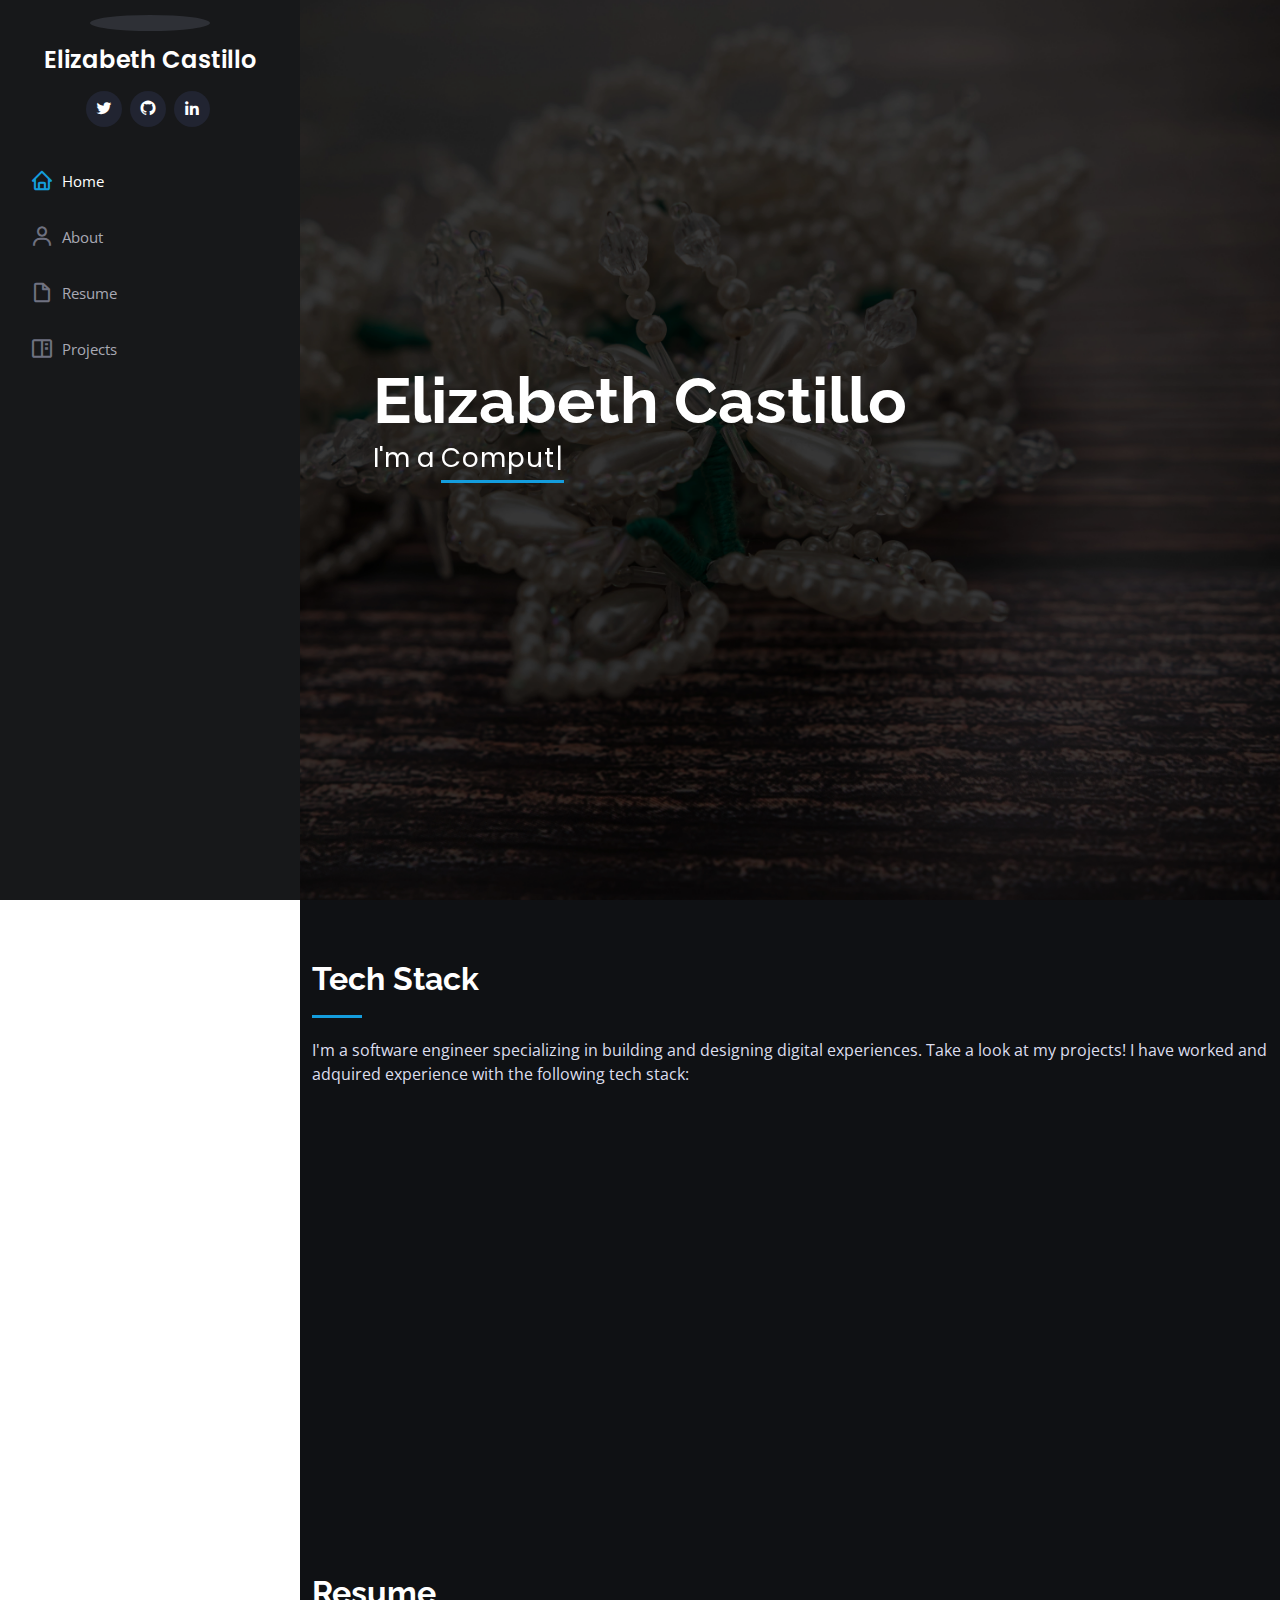
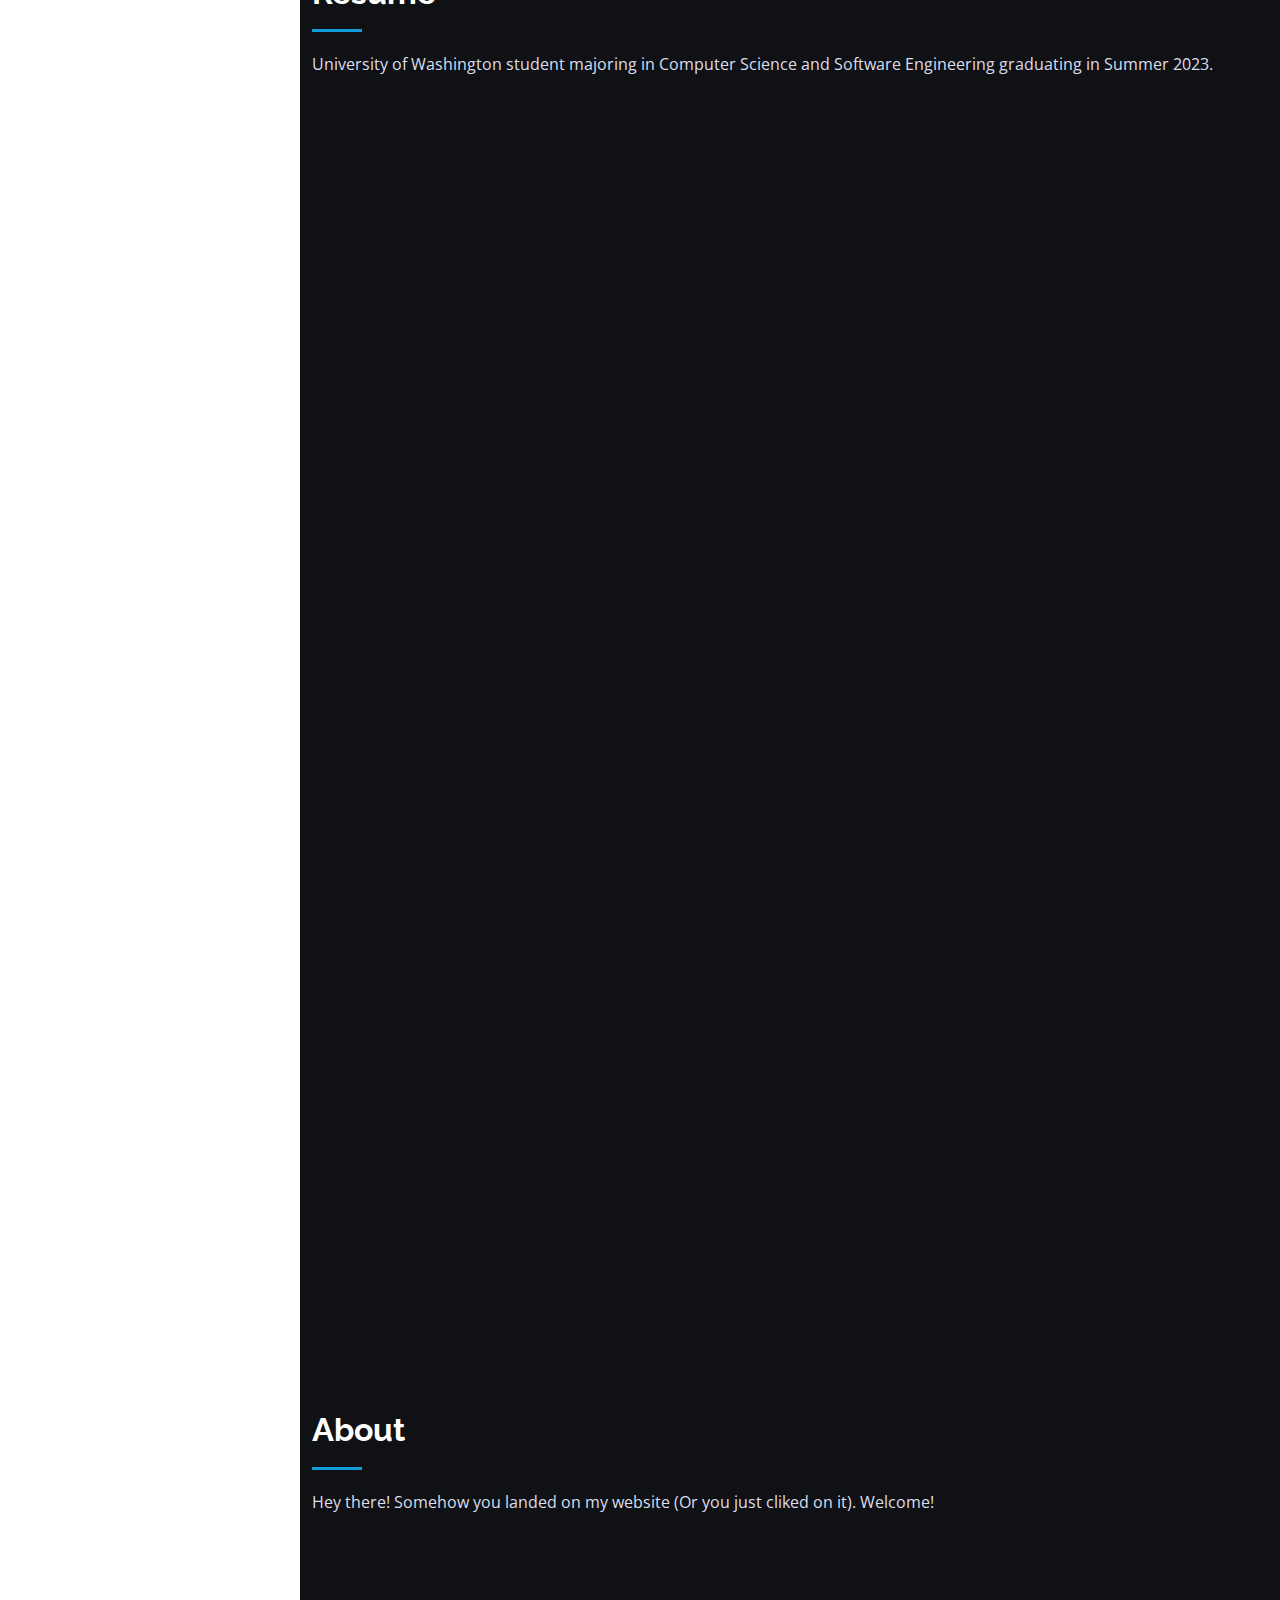
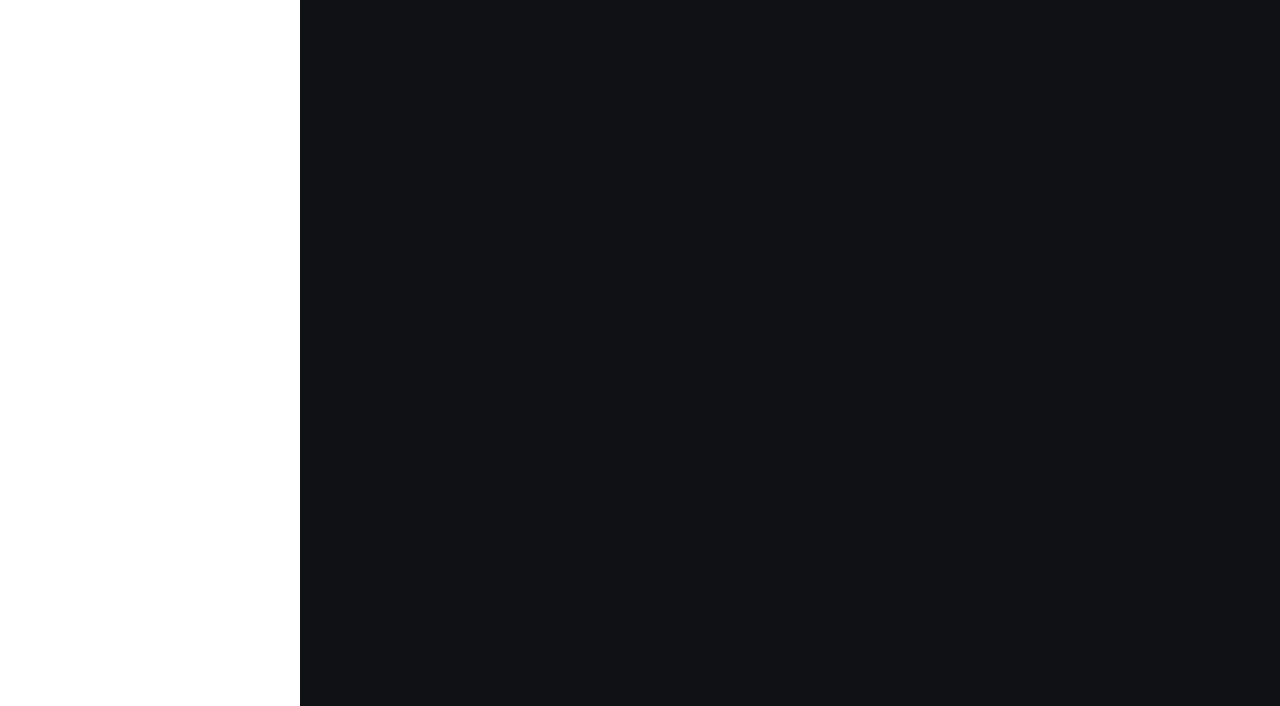
==== index.html @ c52de993 "tech stakc" ====
<!DOCTYPE html>
<html lang="en">
  <head>
    <meta charset="utf-8">
    <meta content="width=device-width, initial-scale=1.0" name="viewport">
    <title>My Portfolio</title>
    <meta content="" name="description">
    <meta content="" name="keywords">
    <!-- Favicons -->
    <link href="assets/img/favicon.png" rel="icon">
    <link href="assets/img/apple-touch-icon.png" rel="apple-touch-icon">
    <!-- Google Fonts -->
    <link href="https://fonts.googleapis.com/css?family=Open+Sans:300,300i,400,400i,600,600i,700,700i|Raleway:300,300i,400,400i,500,500i,600,600i,700,700i|Poppins:300,300i,400,400i,500,500i,600,600i,700,700i" rel="stylesheet">
    <!-- Vendor CSS Files -->
    <link href="assets/vendor/aos/aos.css" rel="stylesheet">
    <link href="assets/vendor/bootstrap/css/bootstrap.min.css" rel="stylesheet">
    <link href="assets/vendor/bootstrap-icons/bootstrap-icons.css" rel="stylesheet">
    <link href="assets/vendor/boxicons/css/boxicons.min.css" rel="stylesheet">
    <link href="assets/vendor/glightbox/css/glightbox.min.css" rel="stylesheet">
    <link href="assets/vendor/swiper/swiper-bundle.min.css" rel="stylesheet">
    <!-- Template Main CSS File -->
    <link href="assets/css/style.css" rel="stylesheet">
  </head>
  <body>
    <!-- ======= Mobile nav toggle button ======= -->
    <i class="bi bi-list mobile-nav-toggle d-xl-none"></i>
    <!-- ======= Header ======= -->
    <header id="header">
      <div class="d-flex flex-column">
        <div class="profile">
          <img src="assets/img/profile-img.jpg" alt="" class="img-fluid rounded-circle">
          <h1 class="text-light"><a href="index.html">Elizabeth Castillo</a></h1>
          <div class="social-links mt-3 text-center">
            <a href="#" class="twitter"><i class="bx bxl-twitter"></i></a>
            <a href="https://github.com/ecastil677" class="github"><i class="bx bxl-github"></i></a>
            <a href="https://www.linkedin.com/in/elizabeth-castillov/" class="linkedin"><i class="bx bxl-linkedin"></i></a>
          </div>
        </div>
        <nav id="navbar" class="nav-menu navbar">
          <ul>
            <li><a href="#hero" class="nav-link scrollto active"><i class="bx bx-home"></i> <span>Home</span></a></li>
            <li><a href="#about" class="nav-link scrollto"><i class="bx bx-user"></i> <span>About</span></a></li>
            <li><a href="#resume" class="nav-link scrollto"><i class="bx bx-file-blank"></i> <span>Resume</span></a></li>
            <li><a href="#portfolio" class="nav-link scrollto"><i class="bx bx-book-content"></i> <span>Projects</span></a></li>
          </ul>
        </nav>
        <!-- .nav-menu -->
      </div>
    </header>
    <!-- End Header -->
    <!-- ======= Hero Section ======= -->
    <section id="hero" class="d-flex flex-column justify-content-center align-items-center">
      <div class="hero-container" data-aos="fade-in">
        <h1>Elizabeth Castillo</h1>
        <p>I'm a <span class="typed" data-typed-items="Computer Science and Software Engineering student"></span></p>
      </div>
    </section>
    <!-- End Hero -->
    <main id="main">
      <!-- ======= Skills Section ======= -->
      <section id="skills" class="skills section-bg">
        <div class="container">
          <div class="section-title">
            <h2>Tech Stack</h2>
            <p>I'm a software engineer specializing in building and designing digital experiences. Take a look at my projects! I have worked and adquired experience with the following tech stack:</p>
          </div>
          <div class="row skills-content">
            <div class="col-lg-6" data-aos="fade-up">
              <h4>Programming languages:</h4>
                <li> <strong>HTML/CSS</strong></li>
                <i class="fa-brands fa-html5"></i>
                <li> <strong>Java</strong></li>
                <li> <strong>C++</strong></li>
                <li> <strong>ReactJS</strong></li>
                <li> <strong>Phaser - 2D game Framework</strong></li>
                <li> <strong>Python</strong></li>
                <br>
            <div class="col-lg-6" data-aos="fade-up" data-aos-delay="100">
                <h4>Desing tools:</h4>
                <li> <strong>WordPress</strong></li>
                <li> <strong>AdobeXD</strong></li>
                <li> <strong>Figma</strong></li>
                <li> <strong>Photoshop</strong></li>
            </div>
          </div>
        </div>
      </section>
      <!-- End Skills Section -->
      <!-- ======= Resume Section ======= -->
      <section id="resume" class="resume">
        <div class="container">
          <div class="section-title">
            <h2>Resume</h2>
            <p>University of Washington student majoring in Computer Science and Software Engineering graduating in Summer 2023.</p>
          </div>
          <div class="row">

            <!--SECOND ROW-->
            <div class="col-lg-6" data-aos="fade-up" data-aos-delay="100">
              <h3 class="resume-title">Professional Experience</h3>
              <div class="resume-item">
                <h4>New Technologist - Microsoft</h4>
                <h5>June 2022 - August 2022</h5>
                <p><em>Redmond, WA </em></p>
                <ul>
                  <li>Developed a web app with React (HTML, CSS, & JavaScript), Bootstrap, Fluent UI, and Firebase for the M365 core team.</li>
                  <li>Delivered product specification—which encompasses journey maps, user stories, user research and more—with Microsoft SWE & PM coaches.</li>
                  <li>Supervise the assessment of all graphic materials in order to ensure quality and accuracy of the design.</li>
                  <li>Collaborated with teammates in applying the five-stage Design Thinking model to develop a human-centric-solution.</li>
                </ul>
              </div>
              <div class="resume-item">
                <h4>Human-Computer Interaction REU intern</h4>
                <h5>June 2021 - August 2021</h5>
                <p><em>University of Washington - Paul G. Allen School - Seattle, WA</em></p>
                <ul>
                  <li>Conducted user studies to improve the user experience of large-scale online experiments.</li>
                  <li>Created feature prototypes and design mockups, analyzed study results, and presented them.</li>
                  <li>Created feature prototypes and design mockups, analyzed study results, and presented them.</li>
                </ul>
              </div>
              <div class="resume-item">
                <h4>Assistant Manager - Abolu,S..a</h4>
                <h5>October 2016 - May 2017</h5>
                <p><em>Panama city, Panama</em></p>
                <ul>
                  <li>Managed companywide petty accounts; calculated and filed corporate taxes.</li>
                  <li>Monitored spending patterns and budget, wrote reports, and followed up on delinquent payments</li>
                  <li>Led a team of 10 employees, handled performance reviews, and coordinated meetings.</li>
                  <li>Developed effective customer relationships via email, phone, and in person.</li>
                </ul>
              </div>
            </div>


            <div class="col-lg-6" data-aos="fade-up">
              <h3 class="resume-title">Education</h3>
              <div class="resume-item">
                <h4>Bachelor of Science &amp; Computer Science & Software Engineering</h4>
                <h5>2021 - 2023</h5>
                <p><em><strong>GPA: 3.70</strong> University of Washington, Bothell Campus, WA</em></p>
                <p>The CSSE degree program offers a multidisciplinary approach that will enable students to develop a wide range of competencies needed for success in the dynamic and varied field of software applications. 
                  These include analysis and problem solving techniques; communication and business management skills; in-depth understanding of the software design and development process. 
                </p>
                <p>Source: https://www.uwb.edu/bscsse.</p>
                <br> <strong>Dean's list for three quarters</strong>
              </div>
            </div>
          </div>
        </div>
      </section>
      <!-- End Resume Section -->
      <!-- ======= About Section ======= -->
      <section id="about" class="about">
        <div class="container">
          <div class="section-title">
            <h2>About</h2>
            <p>Hey there! Somehow you landed on my website (Or you just cliked on it). Welcome!</p>
          </div>
          <div class="row">
            <div class="col-lg-4" data-aos="fade-right">
              <img src="assets/img/profile-img.jpg" class="img-fluid" alt="">
            </div>
            <div class="col-lg-8 pt-4 pt-lg-0 content" data-aos="fade-left">
              <h3>Computer Science &amp; and Software Engineer student</h3>
              <p class="fst-italic">
                Lorem ipsum dolor sit amet, consectetur adipiscing elit, sed do eiusmod tempor incididunt ut labore et dolore
                magna aliqua.
              </p>
              <div class="row">
                <div class="col-lg-6">
                  <ul>
                    <li><i class="bi bi-chevron-right"></i> <strong>Website:</strong> <span>www.elizabethcastillo.me</span></li>
                    <li><i class="bi bi-chevron-right"></i> <strong>City:</strong> <span>Seattle, USA</span></li>
                  </ul>
                </div>
                <div class="col-lg-6">
                  <ul>
                    <li><i class="bi bi-chevron-right"></i> <strong>Degree:</strong> <span>Bachelor in Science (In-progress)</span></li>
                  </ul>
                </div>
              </div>
              <p>
                <br>  I am from a little piece of land called Panama. It unites beautifully the two Americas. If you want to know a little about me I can mention a couple of things I have done throughout my life:
                <br><br>  <strong>2010: </strong>I was part of my high school marching band, we traveled around the country to play in front of hundreds of people! 
                <br>  <strong>2011: </strong>I started playing the guitar on my own. 
                <br>  <strong>2014: </strong>I was part of the Panamanian Mathematical Olympiad representing my high school. 
                <br>  <strong>2015: </strong>I did ballet!
                <br>   <strong>2015: </strong>I started to rescued cats and dogs on my own, and voluteered in associations to spayed rescued stray dogs and cats. 
                <br>  <strong>2021: </strong>I started building the home my parents never had :)
                <br>  <br> My goal is to eventually go back and 
                rescue many stray dogs and cats as I can, fight corruption and contribute to society the best way I can: with programming!. 
                <br> My hobbies: Play the guitar (horribly), Singing (Horribly too!), Dancing Salsa, Ballet, Bachata, Merengue!, Playing chess, Listening to classical music, and of course watching Anime!
              </p>
            </div>
          </div>
        </div>
      </section>
      <!-- End About Section -->
 
    </main>
    <!-- End #main -->
    <a href="#" class="back-to-top d-flex align-items-center justify-content-center"><i class="bi bi-arrow-up-short"></i></a>
    <!-- Vendor JS Files -->
    <script src="assets/vendor/purecounter/purecounter_vanilla.js"></script>
    <script src="assets/vendor/aos/aos.js"></script>
    <script src="assets/vendor/bootstrap/js/bootstrap.bundle.min.js"></script>
    <script src="assets/vendor/glightbox/js/glightbox.min.js"></script>
    <script src="assets/vendor/isotope-layout/isotope.pkgd.min.js"></script>
    <script src="assets/vendor/swiper/swiper-bundle.min.js"></script>
    <script src="assets/vendor/typed.js/typed.min.js"></script>
    <script src="assets/vendor/waypoints/noframework.waypoints.js"></script>
    <script src="assets/vendor/php-email-form/validate.js"></script>
    <!-- Template Main JS File -->
    <script src="assets/js/main.js"></script>
  </body>
</html>
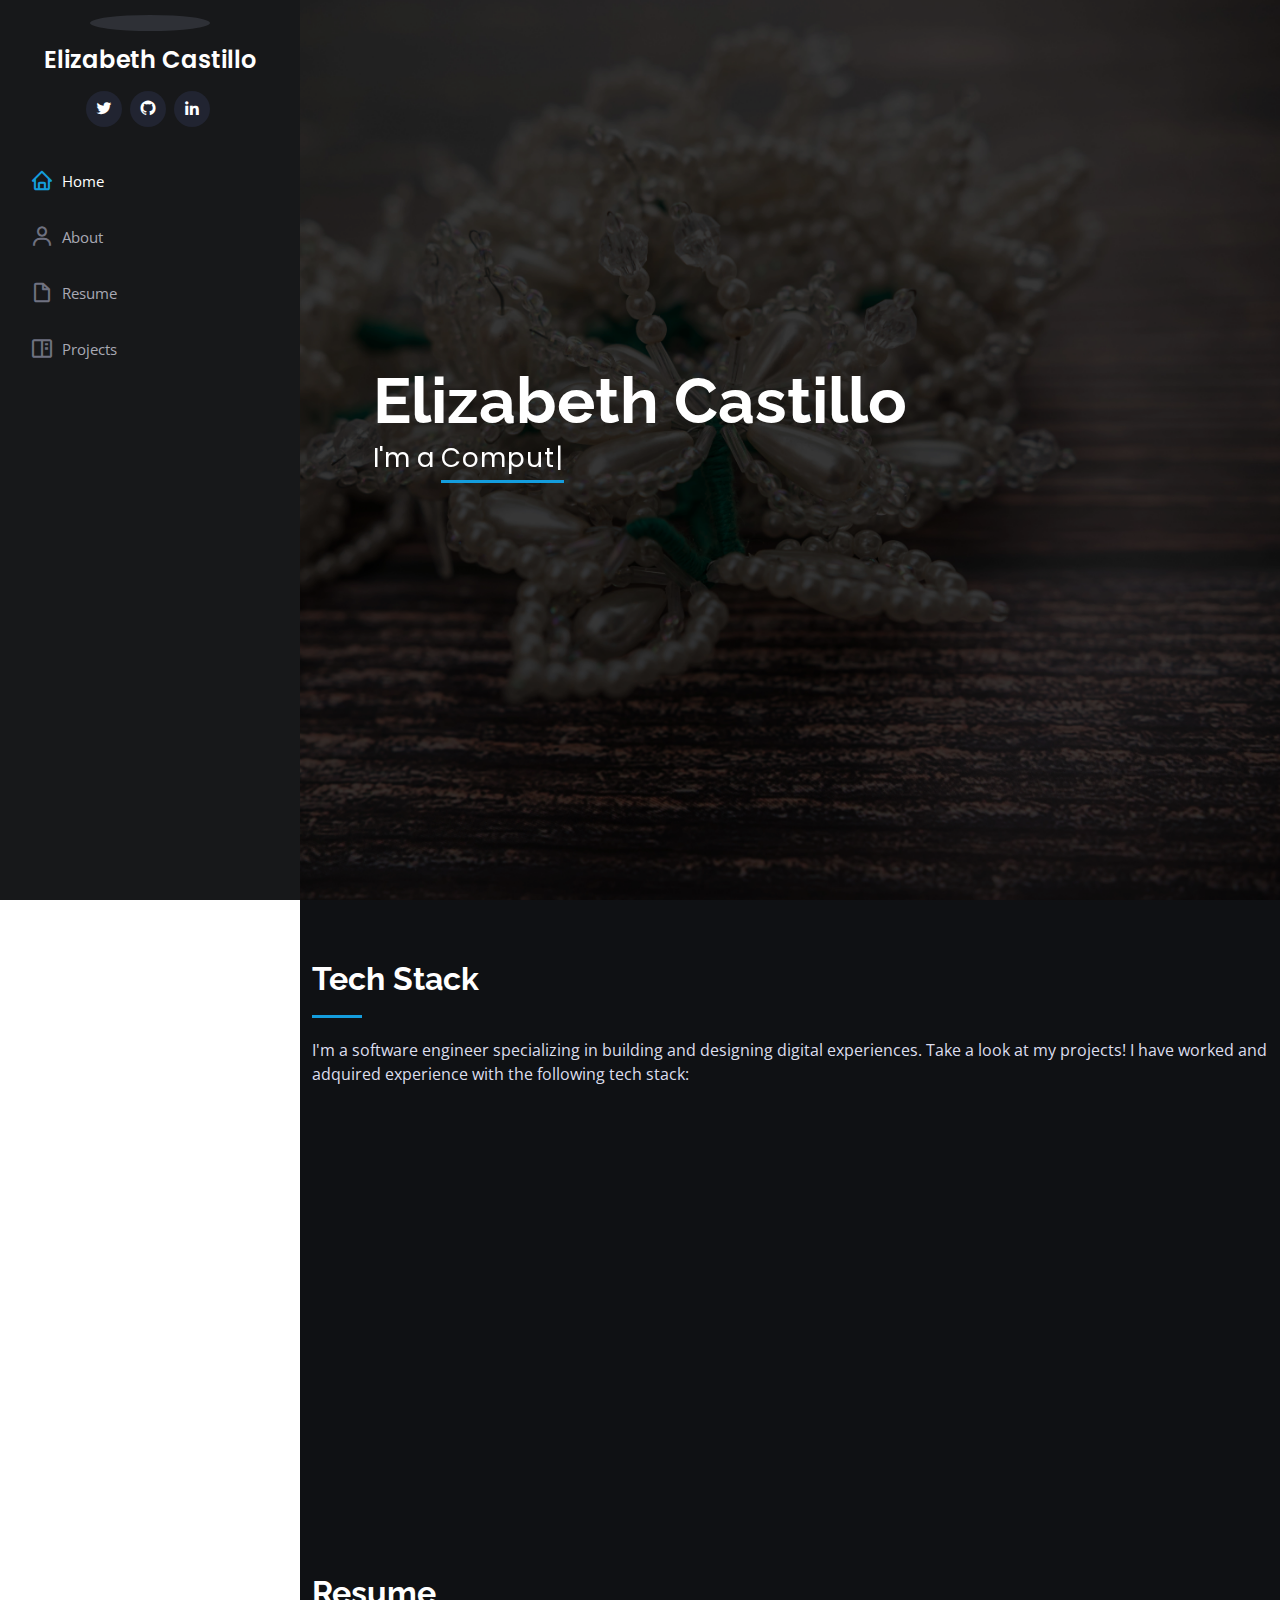
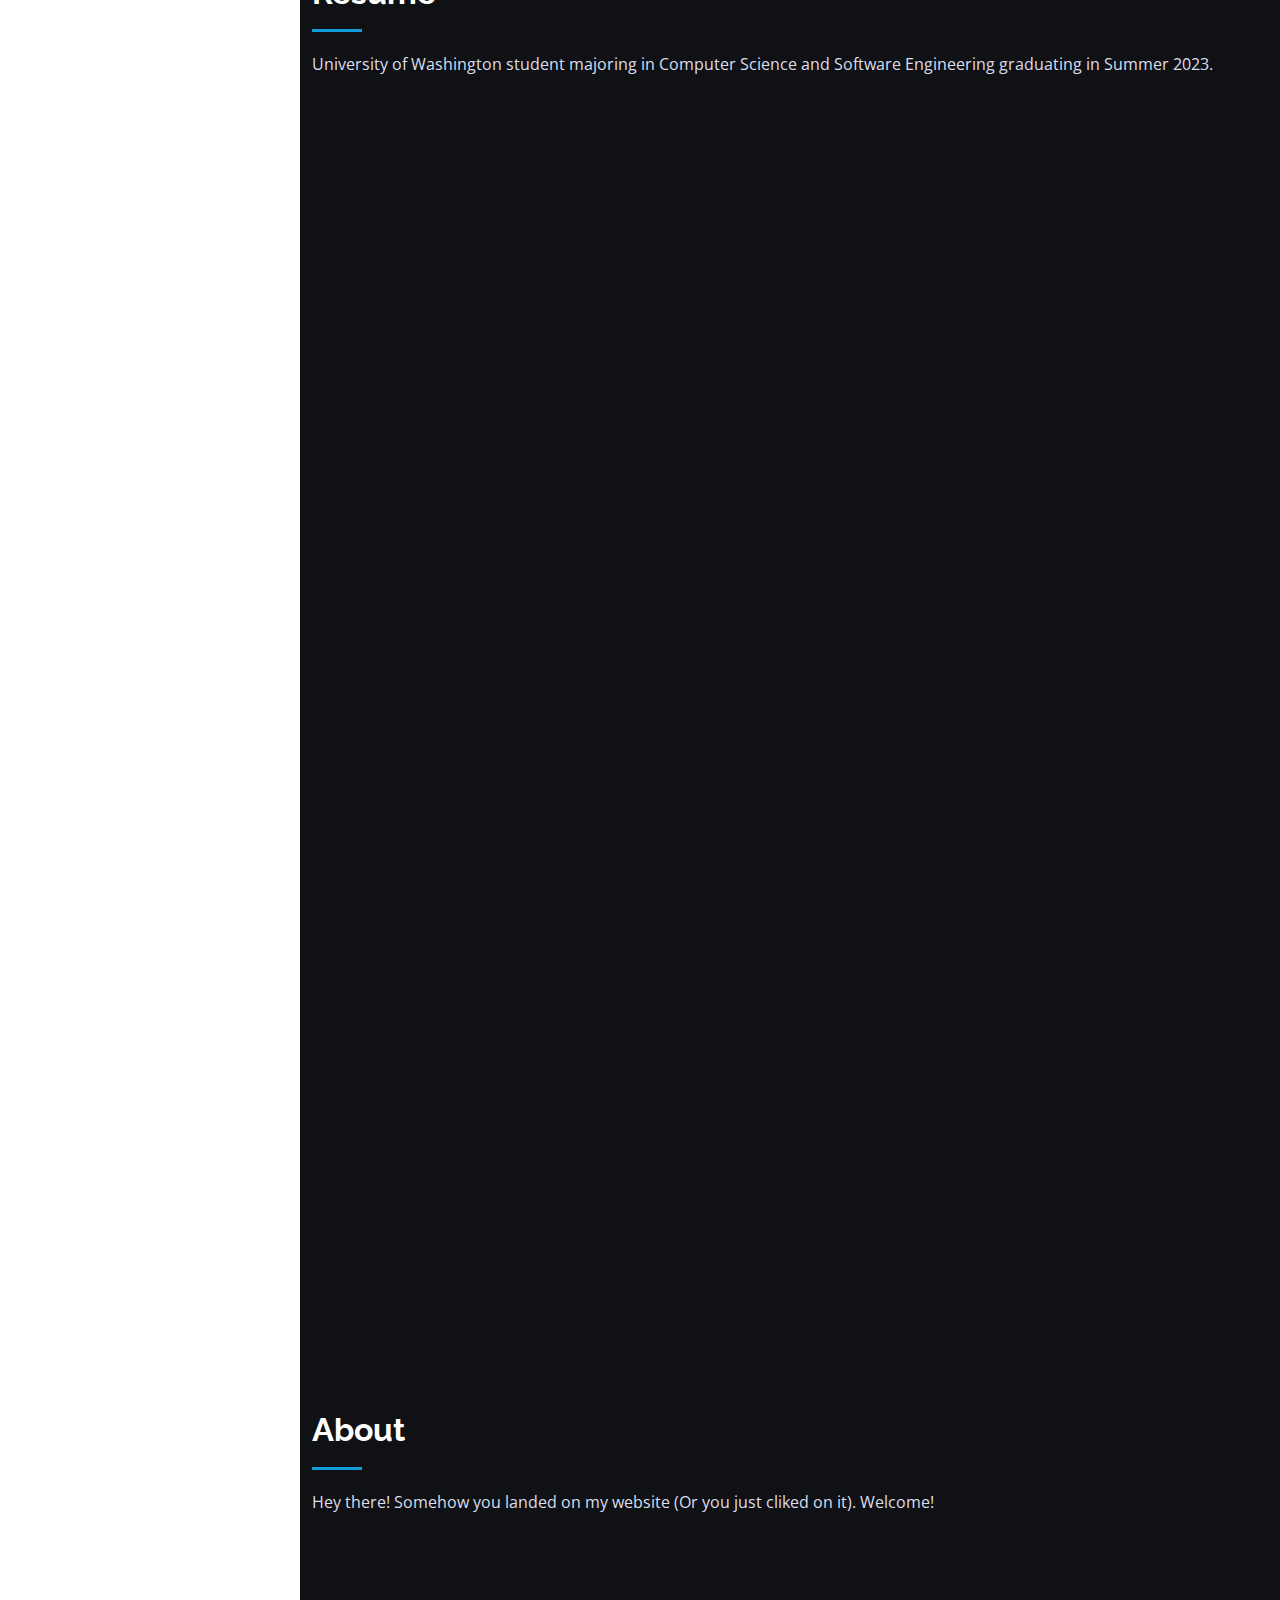
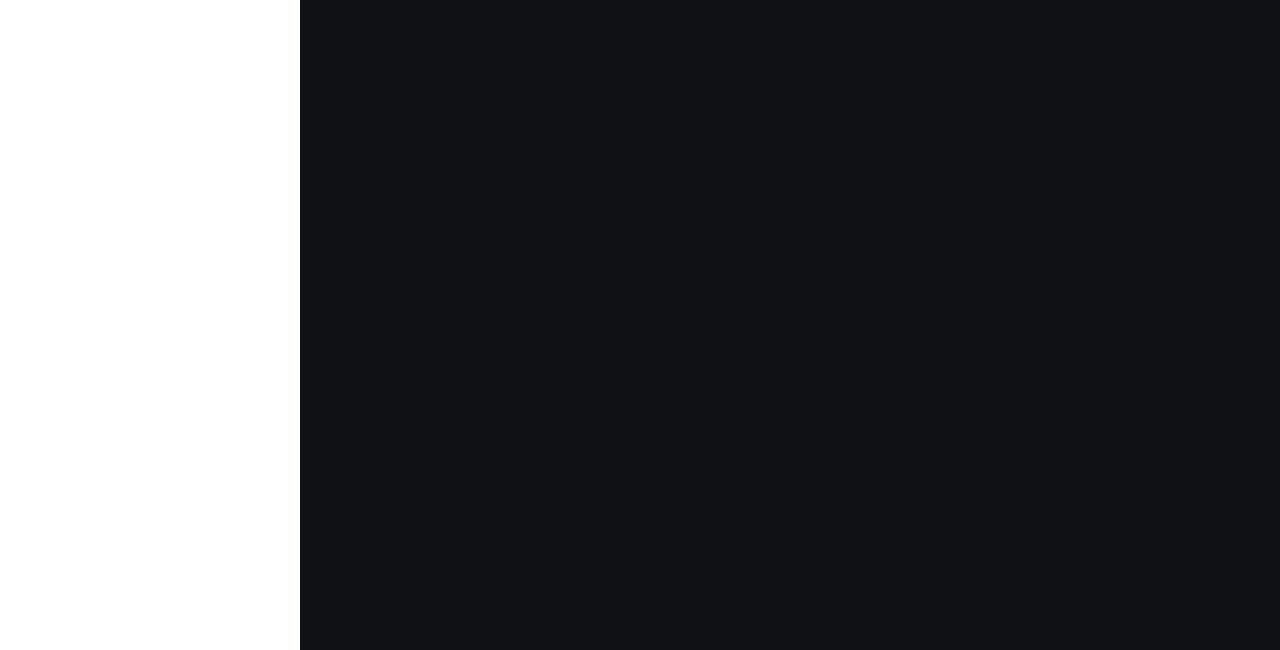
==== commit 85c0d202: "ff" ====
--- a/index.html
+++ b/index.html
@@ -164,8 +164,8 @@
             <div class="col-lg-8 pt-4 pt-lg-0 content" data-aos="fade-left">
               <h3>Computer Science &amp; and Software Engineer student</h3>
               <p class="fst-italic">
-                Lorem ipsum dolor sit amet, consectetur adipiscing elit, sed do eiusmod tempor incididunt ut labore et dolore
-                magna aliqua.
+                <!--Lorem ipsum dolor sit amet, consectetur adipiscing elit, sed do eiusmod tempor incididunt ut labore et dolore
+                magna aliqua.-->
               </p>
               <div class="row">
                 <div class="col-lg-6">
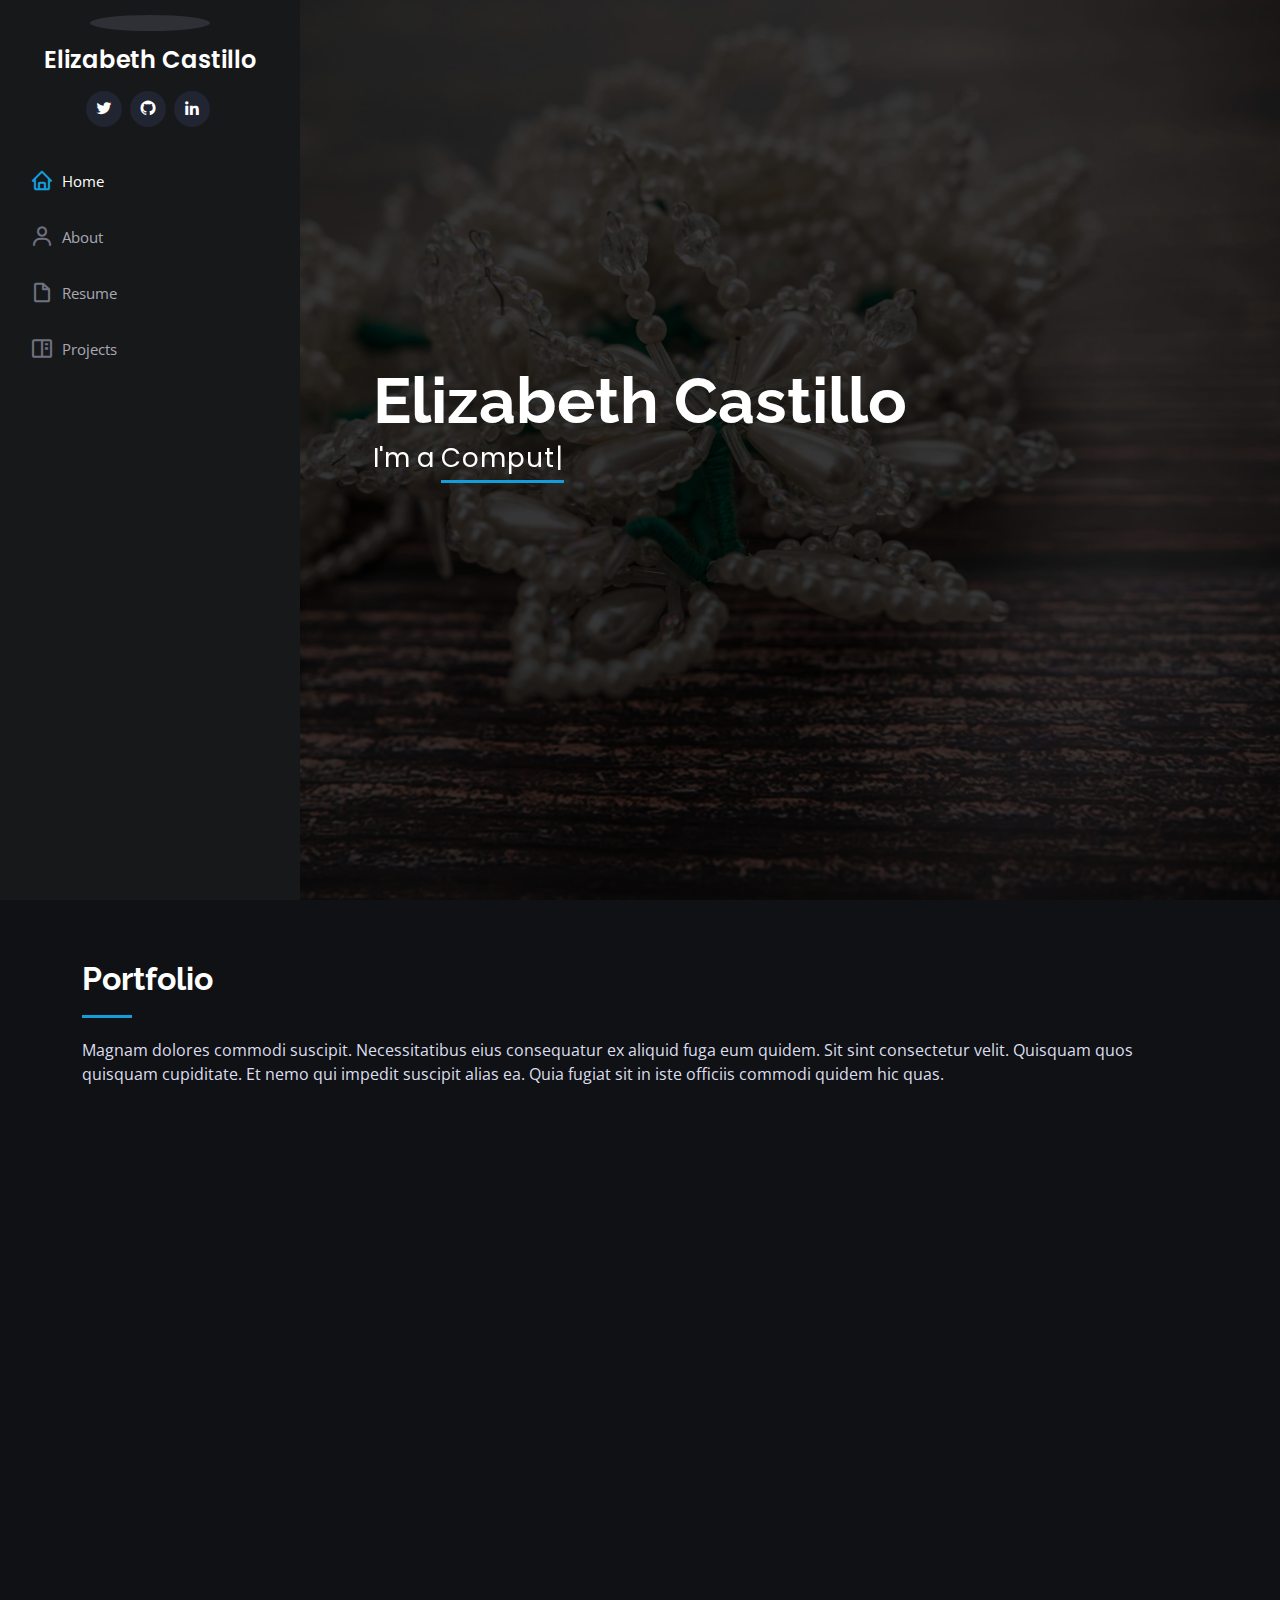
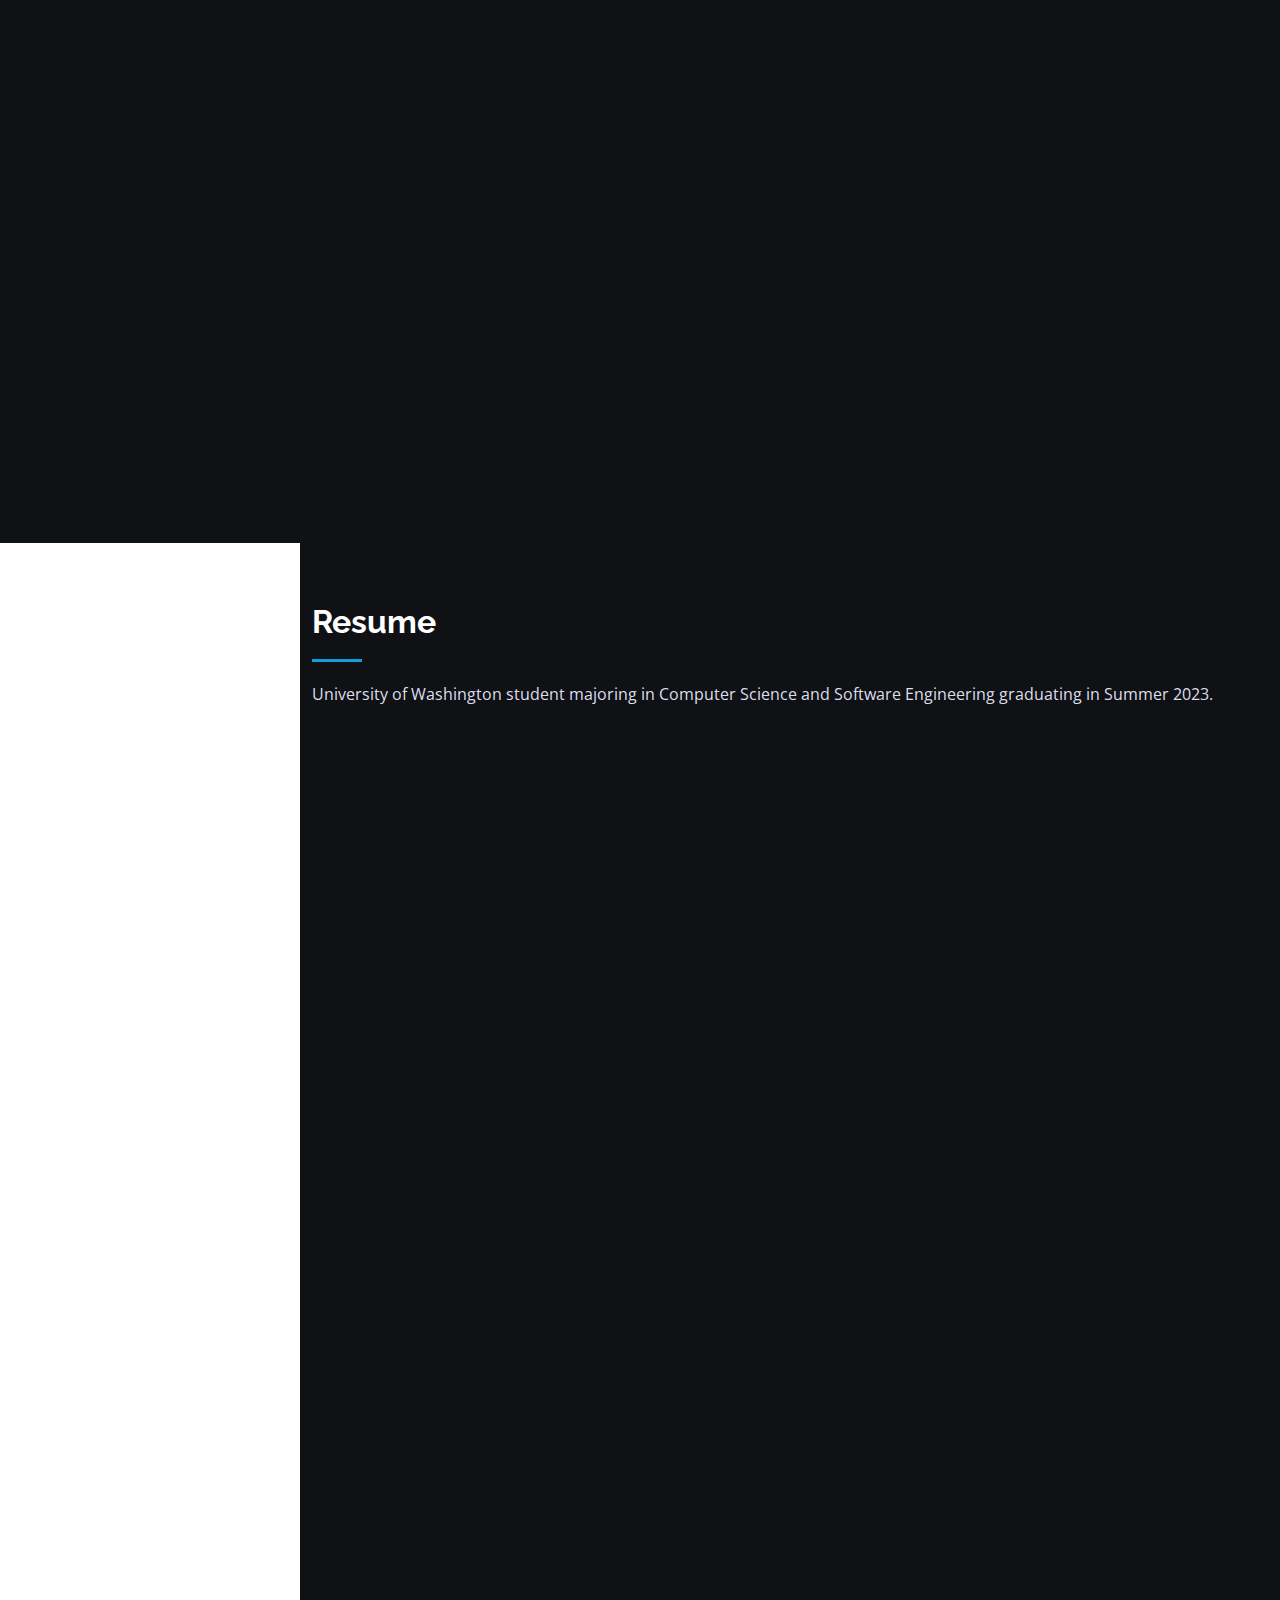
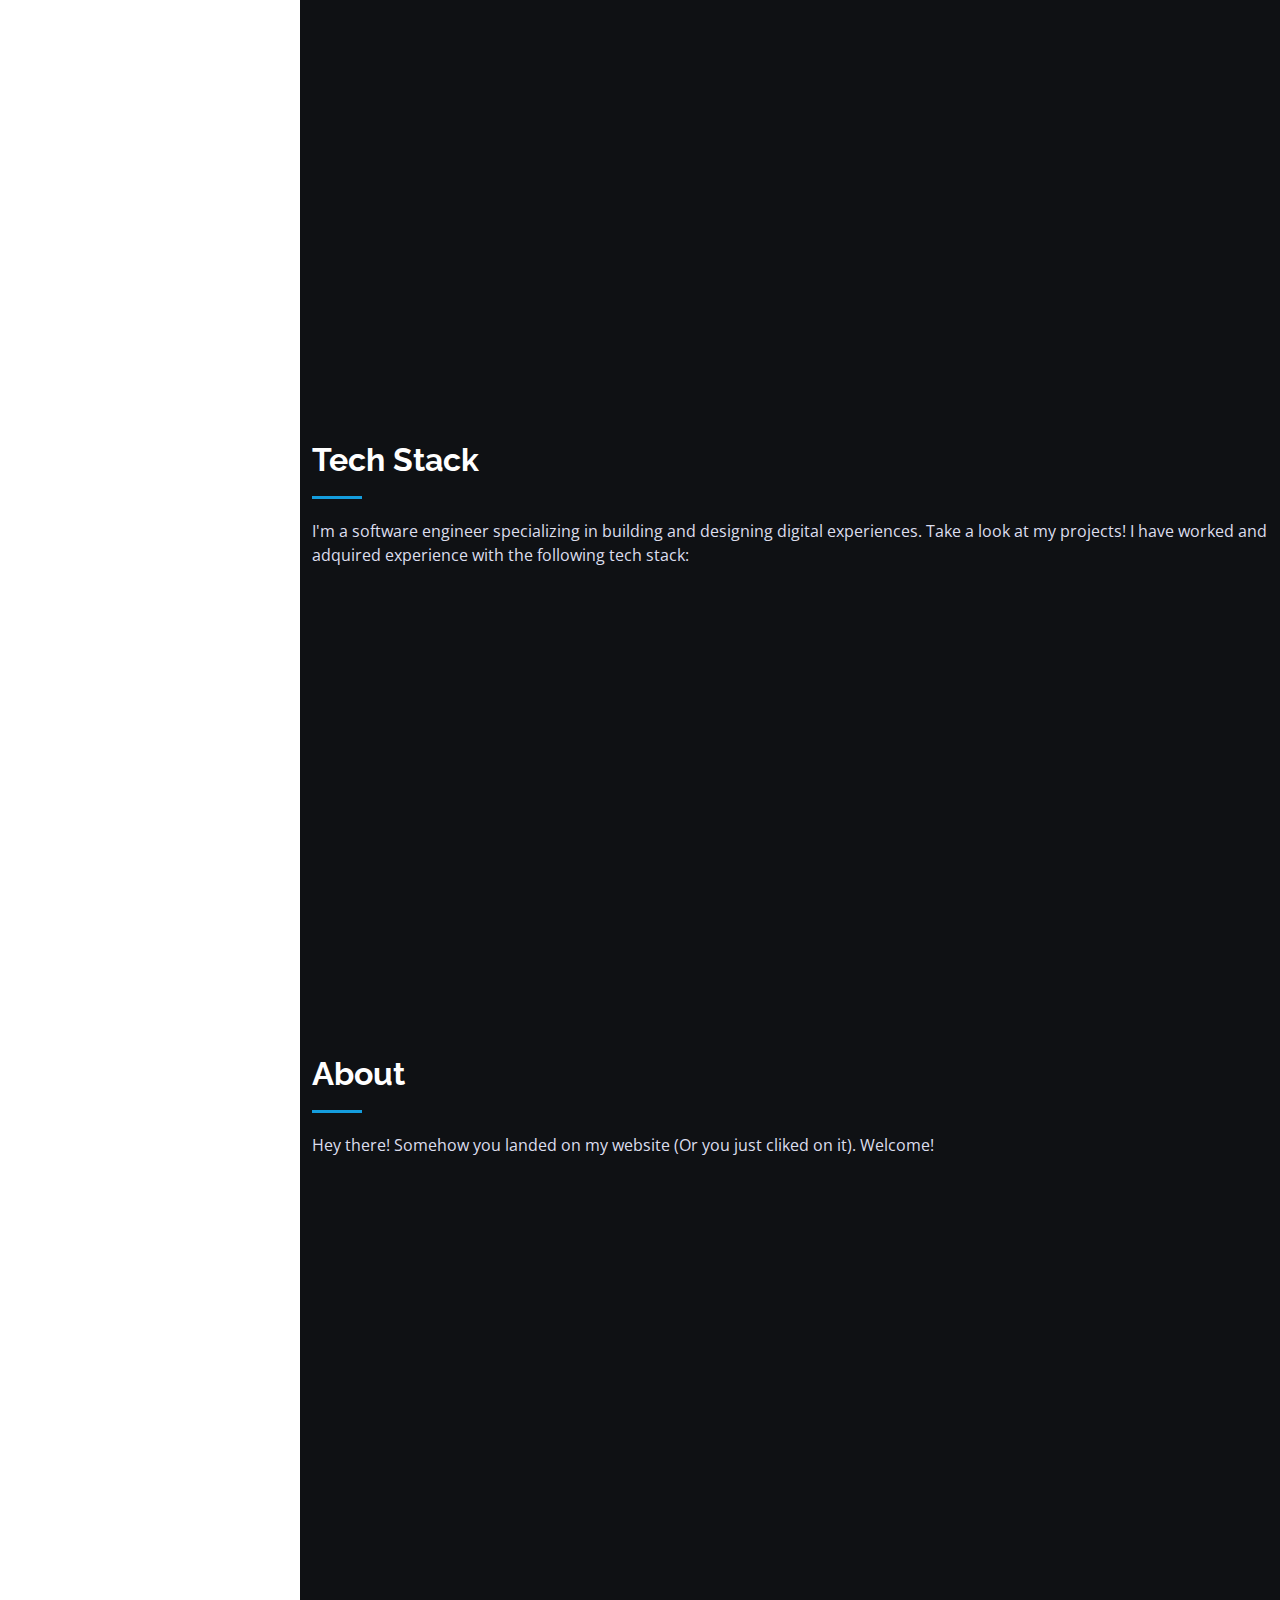
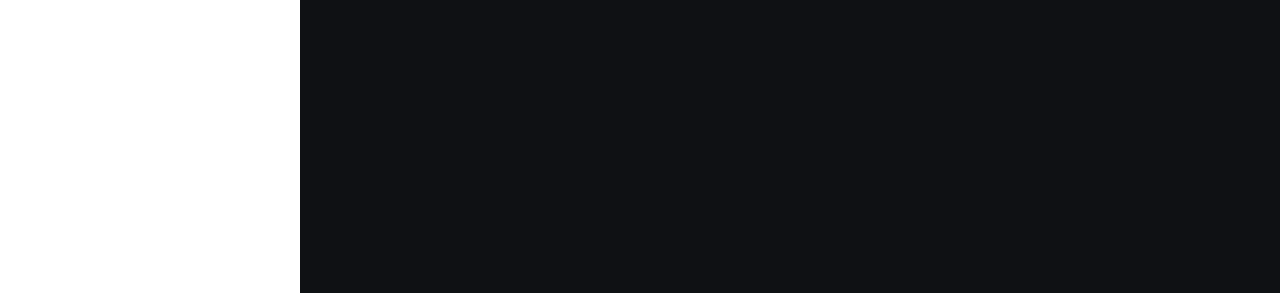
==== commit 27c026e4: "changes" ====
--- a/index.html
+++ b/index.html
@@ -7,7 +7,7 @@
     <meta content="" name="description">
     <meta content="" name="keywords">
     <!-- Favicons -->
-    <link href="assets/img/favicon.png" rel="icon">
+    <link href="assets/img/apple-touch-icon.png" rel="icon">
     <link href="assets/img/apple-touch-icon.png" rel="apple-touch-icon">
     <!-- Google Fonts -->
     <link href="https://fonts.googleapis.com/css?family=Open+Sans:300,300i,400,400i,600,600i,700,700i|Raleway:300,300i,400,400i,500,500i,600,600i,700,700i|Poppins:300,300i,400,400i,500,500i,600,600i,700,700i" rel="stylesheet">
@@ -56,9 +56,185 @@
       </div>
     </section>
     <!-- End Hero -->
+    
+    <!-- ======= Portfolio Section ======= -->
+    <section id="portfolio" class="portfolio section-bg">
+      <div class="container">
+
+        <div class="section-title">
+          <h2>Portfolio</h2>
+          <p>Magnam dolores commodi suscipit. Necessitatibus eius consequatur ex aliquid fuga eum quidem. Sit sint consectetur velit. Quisquam quos quisquam cupiditate. Et nemo qui impedit suscipit alias ea. Quia fugiat sit in iste officiis commodi quidem hic quas.</p>
+        </div>
+
+        <div class="row" data-aos="fade-up">
+          <div class="col-lg-12 d-flex justify-content-center">
+            <ul id="portfolio-flters">
+              <li data-filter="*" class="filter-active">All</li>
+              <li data-filter=".filter-app">App</li>
+              <li data-filter=".filter-card">Card</li>
+              <li data-filter=".filter-web">Web</li>
+            </ul>
+          </div>
+        </div>
+
+        <div class="row portfolio-container" data-aos="fade-up" data-aos-delay="100">
+
+          <div class="col-lg-4 col-md-6 portfolio-item filter-app">
+            <div class="portfolio-wrap">
+              <img src="assets/img/portfolio/portfolio-1.jpg" class="img-fluid" alt="">
+              <div class="portfolio-links">
+                <a href="assets/img/portfolio/portfolio-1.jpg" data-gallery="portfolioGallery" class="portfolio-lightbox" title="App 1"><i class="bx bx-plus"></i></a>
+                <a href="portfolio-details.html" title="More Details"><i class="bx bx-link"></i></a>
+              </div>
+            </div>
+          </div>
+
+          <div class="col-lg-4 col-md-6 portfolio-item filter-web">
+            <div class="portfolio-wrap">
+              <img src="assets/img/portfolio/portfolio-2.jpg" class="img-fluid" alt="">
+              <div class="portfolio-links">
+                <a href="assets/img/portfolio/portfolio-2.jpg" data-gallery="portfolioGallery" class="portfolio-lightbox" title="Web 3"><i class="bx bx-plus"></i></a>
+                <a href="portfolio-details.html" title="More Details"><i class="bx bx-link"></i></a>
+              </div>
+            </div>
+          </div>
+
+          <div class="col-lg-4 col-md-6 portfolio-item filter-app">
+            <div class="portfolio-wrap">
+              <video controls = "controls">
+              <video src="assets/img/portfolio/babs.mp4" class="img-fluid" alt="">
+              <div class="portfolio-links">
+                <a href="assets/img/portfolio/babs.mp4" data-gallery="portfolioGallery" class="portfolio-lightbox" title="App 2"><i class="bx bx-plus"></i></a>
+                <a href="portfolio-details.html" title="More Details"><i class="bx bx-link"></i></a>
+              </video>
+              </div>
+            </div>
+          </div>
+
+
+
+          <div class="col-lg-4 col-md-6 portfolio-item filter-web">
+            <div class="portfolio-wrap">
+              <img src="assets/img/portfolio/portfolio-5.jpg" class="img-fluid" alt="">
+              <div class="portfolio-links">
+                <a href="assets/img/portfolio/portfolio-5.jpg" data-gallery="portfolioGallery" class="portfolio-lightbox" title="Web 2"><i class="bx bx-plus"></i></a>
+                <a href="portfolio-details.html" title="More Details"><i class="bx bx-link"></i></a>
+              </div>
+            </div>
+          </div>
+
+          <div class="col-lg-4 col-md-6 portfolio-item filter-app">
+            <div class="portfolio-wrap">
+              <img src="assets/img/portfolio/portfolio-6.jpg" class="img-fluid" alt="">
+              <div class="portfolio-links">
+                <a href="assets/img/portfolio/portfolio-6.jpg" data-gallery="portfolioGallery" class="portfolio-lightbox" title="App 3"><i class="bx bx-plus"></i></a>
+                <a href="portfolio-details.html" title="More Details"><i class="bx bx-link"></i></a>
+              </div>
+            </div>
+          </div>
+
+          <div class="col-lg-4 col-md-6 portfolio-item filter-card">
+            <div class="portfolio-wrap">
+              <img src="assets/img/portfolio/portfolio-7.jpg" class="img-fluid" alt="">
+              <div class="portfolio-links">
+                <a href="assets/img/portfolio/portfolio-7.jpg" data-gallery="portfolioGallery" class="portfolio-lightbox" title="Card 1"><i class="bx bx-plus"></i></a>
+                <a href="portfolio-details.html" title="More Details"><i class="bx bx-link"></i></a>
+              </div>
+            </div>
+          </div>
+
+          <div class="col-lg-4 col-md-6 portfolio-item filter-card">
+            <div class="portfolio-wrap">
+              <img src="assets/img/portfolio/portfolio-8.jpg" class="img-fluid" alt="">
+              <div class="portfolio-links">
+                <a href="assets/img/portfolio/portfolio-8.jpg" data-gallery="portfolioGallery" class="portfolio-lightbox" title="Card 3"><i class="bx bx-plus"></i></a>
+                <a href="portfolio-details.html" title="More Details"><i class="bx bx-link"></i></a>
+              </div>
+            </div>
+          </div>
+
+          <div class="col-lg-4 col-md-6 portfolio-item filter-web">
+            <div class="portfolio-wrap">
+              <img src="assets/img/portfolio/portfolio-9.jpg" class="img-fluid" alt="">
+              <div class="portfolio-links">
+                <a href="assets/img/portfolio/portfolio-9.jpg" data-gallery="portfolioGallery" class="portfolio-lightbox" title="Web 3"><i class="bx bx-plus"></i></a>
+                <a href="portfolio-details.html" title="More Details"><i class="bx bx-link"></i></a>
+              </div>
+            </div>
+          </div>
+
+        </div>
+
+      </div>
+    </section><!-- End Portfolio Section -->
     <main id="main">
-      <!-- ======= Skills Section ======= -->
-      <section id="skills" class="skills section-bg">
+     
+      <!-- ======= Resume Section ======= -->
+      <section id="resume" class="resume">
+        <div class="container">
+          <div class="section-title">
+            <h2>Resume</h2>
+            <p>University of Washington student majoring in Computer Science and Software Engineering graduating in Summer 2023.</p>
+          </div>
+          <div class="row">
+
+            <!--SECOND ROW-->
+            <div class="col-lg-6" data-aos="fade-up" data-aos-delay="100">
+              <h3 class="resume-title">Professional Experience</h3>
+              <div class="resume-item">
+                <h4>New Technologist - Microsoft</h4>
+                <h5>June 2022 - August 2022</h5>
+                <p><em>Redmond, WA </em></p>
+                <ul>
+                  <li>Developed a web app with React (HTML, CSS, & JavaScript), Bootstrap, Fluent UI, and Firebase for the M365 core team.</li>
+                  <li>Delivered product specification—which encompasses journey maps, user stories, user research and more—with Microsoft SWE & PM coaches.</li>
+                  <li>Supervise the assessment of all graphic materials in order to ensure quality and accuracy of the design.</li>
+                  <li>Collaborated with teammates in applying the five-stage Design Thinking model to develop a human-centric-solution.</li>
+                </ul>
+              </div>
+              <div class="resume-item">
+                <h4>Human-Computer Interaction REU intern</h4>
+                <h5>June 2021 - August 2021</h5>
+                <p><em>University of Washington - Paul G. Allen School - Seattle, WA</em></p>
+                <ul>
+                  <li>Conducted user studies to improve the user experience of large-scale online experiments.</li>
+                  <li>Created feature prototypes and design mockups, analyzed study results, and presented them.</li>
+                  <li>Created feature prototypes and design mockups, analyzed study results, and presented them.</li>
+                </ul>
+              </div>
+              <div class="resume-item">
+                <h4>Assistant Manager - Abolu,S..a</h4>
+                <h5>October 2016 - May 2017</h5>
+                <p><em>Panama city, Panama</em></p>
+                <ul>
+                  <li>Managed companywide petty accounts; calculated and filed corporate taxes.</li>
+                  <li>Monitored spending patterns and budget, wrote reports, and followed up on delinquent payments</li>
+                  <li>Led a team of 10 employees, handled performance reviews, and coordinated meetings.</li>
+                  <li>Developed effective customer relationships via email, phone, and in person.</li>
+                </ul>
+              </div>
+            </div>
+
+
+            <div class="col-lg-6" data-aos="fade-up">
+              <h3 class="resume-title">Education</h3>
+              <div class="resume-item">
+                <h4>Bachelor of Science &amp; Computer Science & Software Engineering</h4>
+                <h5>2021 - 2023</h5>
+                <p><em><strong>GPA: 3.70</strong> University of Washington, Bothell Campus, WA</em></p>
+                <p>The CSSE degree program offers a multidisciplinary approach that will enable students to develop a wide range of competencies needed for success in the dynamic and varied field of software applications. 
+                  These include analysis and problem solving techniques; communication and business management skills; in-depth understanding of the software design and development process. 
+                </p>
+                <p>Source: https://www.uwb.edu/bscsse.</p>
+                <br> <strong>Dean's list for three quarters</strong>
+              </div>
+            </div>
+          </div>
+        </div>
+      </section>
+      <!-- End Resume Section -->
+       <!-- ======= Skills Section ======= -->
+       <section id="skills" class="skills section-bg">
         <div class="container">
           <div class="section-title">
             <h2>Tech Stack</h2>
@@ -86,70 +262,6 @@
         </div>
       </section>
       <!-- End Skills Section -->
-      <!-- ======= Resume Section ======= -->
-      <section id="resume" class="resume">
-        <div class="container">
-          <div class="section-title">
-            <h2>Resume</h2>
-            <p>University of Washington student majoring in Computer Science and Software Engineering graduating in Summer 2023.</p>
-          </div>
-          <div class="row">
-
-            <!--SECOND ROW-->
-            <div class="col-lg-6" data-aos="fade-up" data-aos-delay="100">
-              <h3 class="resume-title">Professional Experience</h3>
-              <div class="resume-item">
-                <h4>New Technologist - Microsoft</h4>
-                <h5>June 2022 - August 2022</h5>
-                <p><em>Redmond, WA </em></p>
-                <ul>
-                  <li>Developed a web app with React (HTML, CSS, & JavaScript), Bootstrap, Fluent UI, and Firebase for the M365 core team.</li>
-                  <li>Delivered product specification—which encompasses journey maps, user stories, user research and more—with Microsoft SWE & PM coaches.</li>
-                  <li>Supervise the assessment of all graphic materials in order to ensure quality and accuracy of the design.</li>
-                  <li>Collaborated with teammates in applying the five-stage Design Thinking model to develop a human-centric-solution.</li>
-                </ul>
-              </div>
-              <div class="resume-item">
-                <h4>Human-Computer Interaction REU intern</h4>
-                <h5>June 2021 - August 2021</h5>
-                <p><em>University of Washington - Paul G. Allen School - Seattle, WA</em></p>
-                <ul>
-                  <li>Conducted user studies to improve the user experience of large-scale online experiments.</li>
-                  <li>Created feature prototypes and design mockups, analyzed study results, and presented them.</li>
-                  <li>Created feature prototypes and design mockups, analyzed study results, and presented them.</li>
-                </ul>
-              </div>
-              <div class="resume-item">
-                <h4>Assistant Manager - Abolu,S..a</h4>
-                <h5>October 2016 - May 2017</h5>
-                <p><em>Panama city, Panama</em></p>
-                <ul>
-                  <li>Managed companywide petty accounts; calculated and filed corporate taxes.</li>
-                  <li>Monitored spending patterns and budget, wrote reports, and followed up on delinquent payments</li>
-                  <li>Led a team of 10 employees, handled performance reviews, and coordinated meetings.</li>
-                  <li>Developed effective customer relationships via email, phone, and in person.</li>
-                </ul>
-              </div>
-            </div>
-
-
-            <div class="col-lg-6" data-aos="fade-up">
-              <h3 class="resume-title">Education</h3>
-              <div class="resume-item">
-                <h4>Bachelor of Science &amp; Computer Science & Software Engineering</h4>
-                <h5>2021 - 2023</h5>
-                <p><em><strong>GPA: 3.70</strong> University of Washington, Bothell Campus, WA</em></p>
-                <p>The CSSE degree program offers a multidisciplinary approach that will enable students to develop a wide range of competencies needed for success in the dynamic and varied field of software applications. 
-                  These include analysis and problem solving techniques; communication and business management skills; in-depth understanding of the software design and development process. 
-                </p>
-                <p>Source: https://www.uwb.edu/bscsse.</p>
-                <br> <strong>Dean's list for three quarters</strong>
-              </div>
-            </div>
-          </div>
-        </div>
-      </section>
-      <!-- End Resume Section -->
       <!-- ======= About Section ======= -->
       <section id="about" class="about">
         <div class="container">
--- a/assets/css/style.css
+++ b/assets/css/style.css
@@ -332,6 +332,174 @@
   margin-bottom: 0;
 }
 
+
+/*--------------------------------------------------------------
+# Portfolio
+--------------------------------------------------------------*/
+.portfolio .portfolio-item {
+  margin-bottom: 30px;
+}
+
+.portfolio #portfolio-flters {
+  padding: 0;
+  margin: 0 auto 35px auto;
+  list-style: none;
+  text-align: center;
+  background: #fff;
+  border-radius: 50px;
+  padding: 2px 15px;
+}
+
+.portfolio #portfolio-flters li {
+  cursor: pointer;
+  display: inline-block;
+  padding: 10px 15px 8px 15px;
+  font-size: 14px;
+  font-weight: 600;
+  line-height: 1;
+  text-transform: uppercase;
+  color: #272829;
+  margin-bottom: 5px;
+  transition: all 0.3s ease-in-out;
+}
+
+.portfolio #portfolio-flters li:hover,
+.portfolio #portfolio-flters li.filter-active {
+  color: #149ddd;
+}
+
+.portfolio #portfolio-flters li:last-child {
+  margin-right: 0;
+}
+
+.portfolio .portfolio-wrap {
+  transition: 0.3s;
+  position: relative;
+  overflow: hidden;
+  z-index: 1;
+}
+
+.portfolio .portfolio-wrap::before {
+  content: "";
+  background: rgba(255, 255, 255, 0.5);
+  position: absolute;
+  left: 0;
+  right: 0;
+  top: 0;
+  bottom: 0;
+  transition: all ease-in-out 0.3s;
+  z-index: 2;
+  opacity: 0;
+}
+
+.portfolio .portfolio-wrap .portfolio-links {
+  opacity: 1;
+  left: 0;
+  right: 0;
+  bottom: -60px;
+  z-index: 3;
+  position: absolute;
+  transition: all ease-in-out 0.3s;
+  display: flex;
+  justify-content: center;
+}
+
+.portfolio .portfolio-wrap .portfolio-links a {
+  color: #fff;
+  font-size: 28px;
+  text-align: center;
+  background: rgba(20, 157, 221, 0.75);
+  transition: 0.3s;
+  width: 50%;
+}
+
+.portfolio .portfolio-wrap .portfolio-links a:hover {
+  background: rgba(20, 157, 221, 0.95);
+}
+
+.portfolio .portfolio-wrap .portfolio-links a+a {
+  border-left: 1px solid #37b3ed;
+}
+
+.portfolio .portfolio-wrap:hover::before {
+  top: 0;
+  left: 0;
+  right: 0;
+  bottom: 0;
+  opacity: 1;
+}
+
+.portfolio .portfolio-wrap:hover .portfolio-links {
+  opacity: 1;
+  bottom: 0;
+}
+
+/*--------------------------------------------------------------
+# Portfolio Details
+--------------------------------------------------------------*/
+.portfolio-details {
+  padding-top: 40px;
+}
+
+.portfolio-details .portfolio-details-slider img {
+  width: 100%;
+}
+
+.portfolio-details .portfolio-details-slider .swiper-pagination {
+  margin-top: 20px;
+  position: relative;
+}
+
+.portfolio-details .portfolio-details-slider .swiper-pagination .swiper-pagination-bullet {
+  width: 12px;
+  height: 12px;
+  background-color: #fff;
+  opacity: 1;
+  border: 1px solid #149ddd;
+}
+
+.portfolio-details .portfolio-details-slider .swiper-pagination .swiper-pagination-bullet-active {
+  background-color: #149ddd;
+}
+
+.portfolio-details .portfolio-info {
+  padding: 30px;
+  box-shadow: 0px 0 30px rgba(5, 13, 24, 0.08);
+}
+
+.portfolio-details .portfolio-info h3 {
+  font-size: 22px;
+  font-weight: 700;
+  margin-bottom: 20px;
+  padding-bottom: 20px;
+  border-bottom: 1px solid #eee;
+}
+
+.portfolio-details .portfolio-info ul {
+  list-style: none;
+  padding: 0;
+  font-size: 15px;
+}
+
+.portfolio-details .portfolio-info ul li+li {
+  margin-top: 10px;
+}
+
+.portfolio-details .portfolio-description {
+  padding-top: 30px;
+}
+
+.portfolio-details .portfolio-description h2 {
+  font-size: 26px;
+  font-weight: 700;
+  margin-bottom: 20px;
+}
+
+.portfolio-details .portfolio-description p {
+  padding: 0;
+}
+
+
 /*--------------------------------------------------------------
 # About
 --------------------------------------------------------------*/
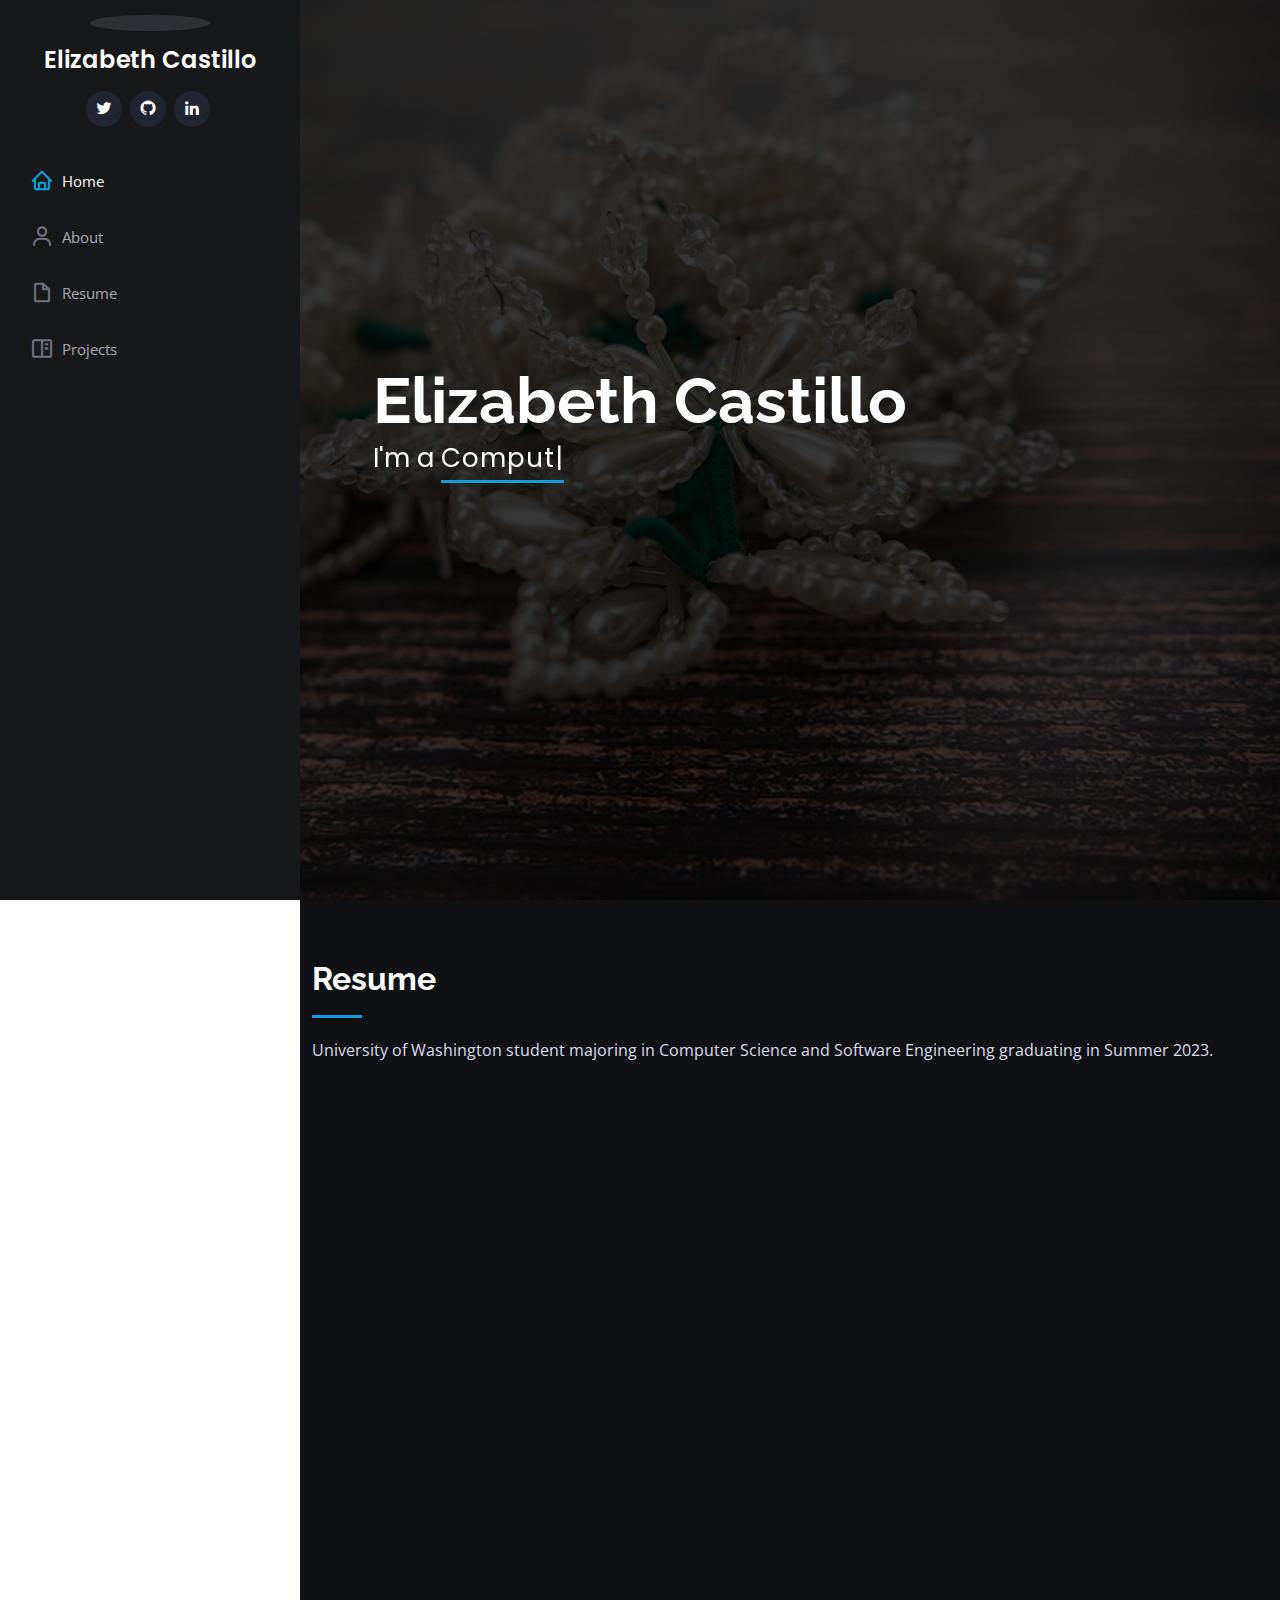
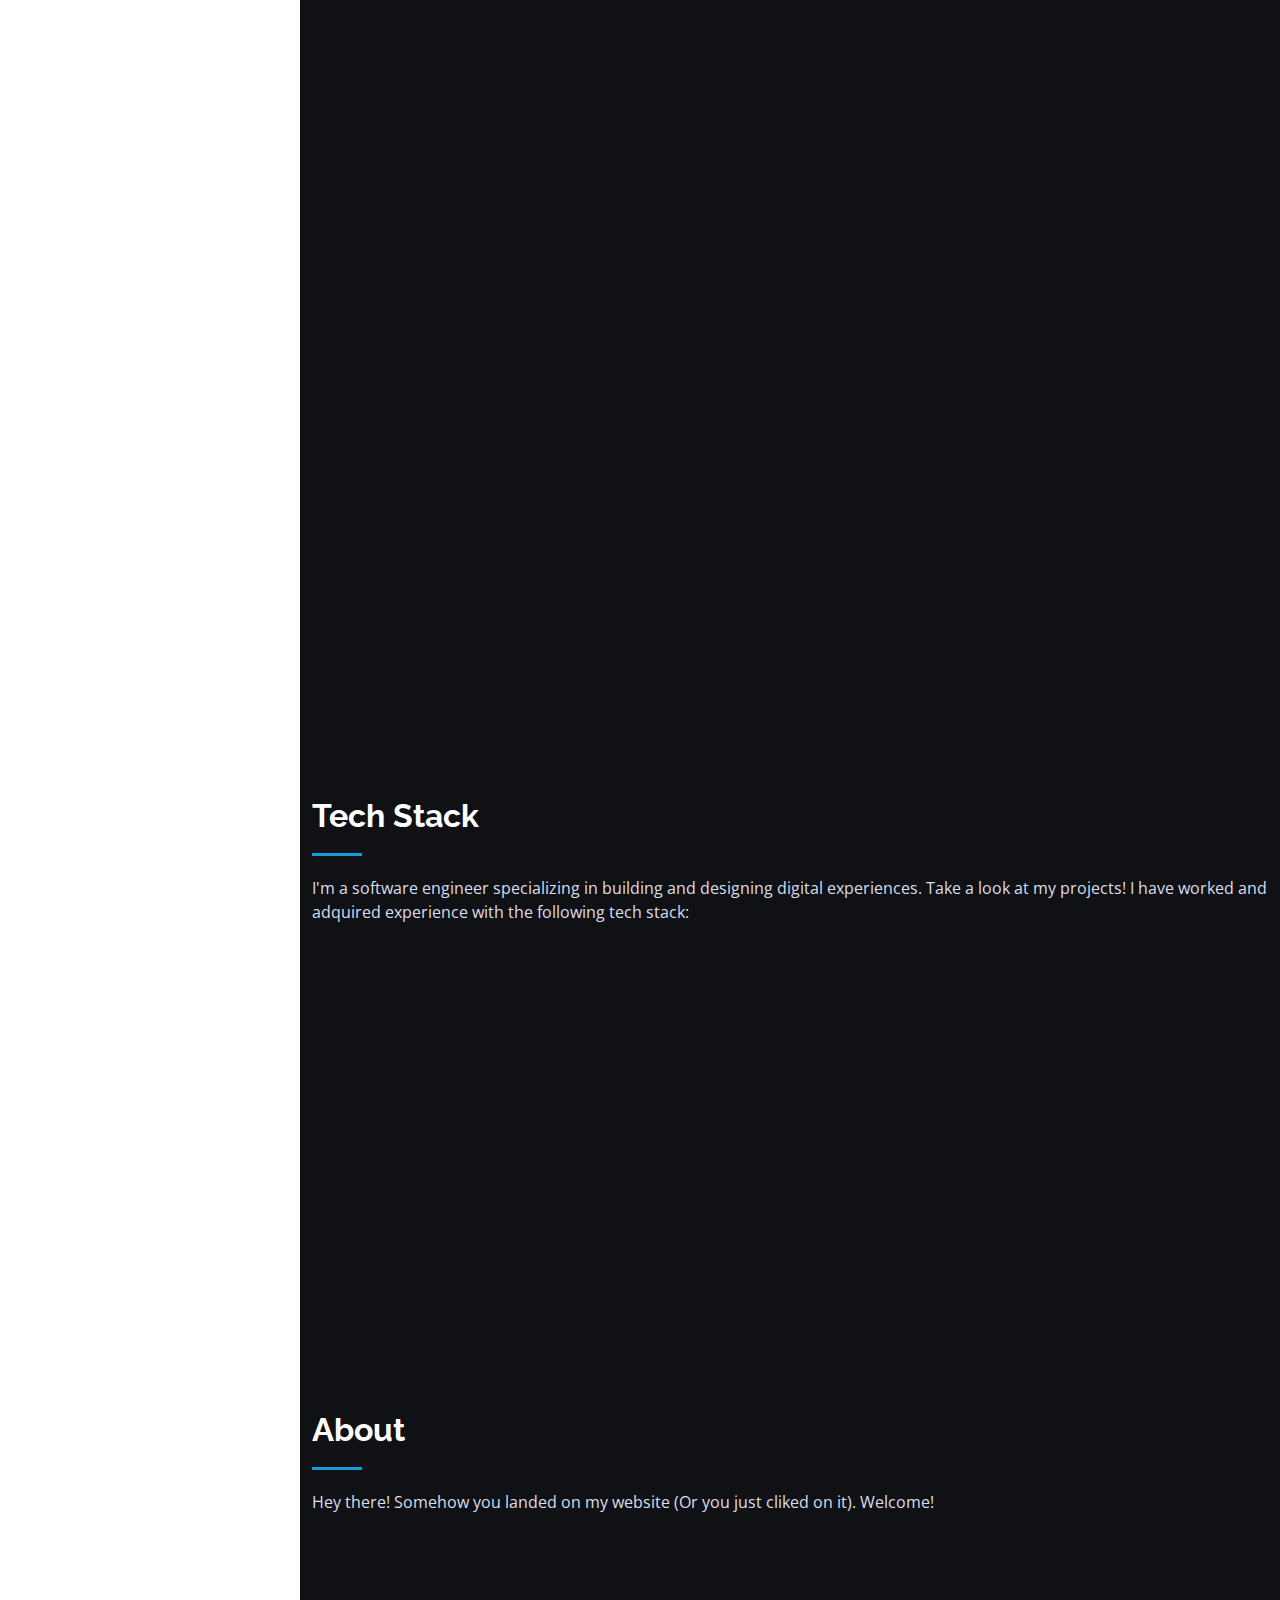
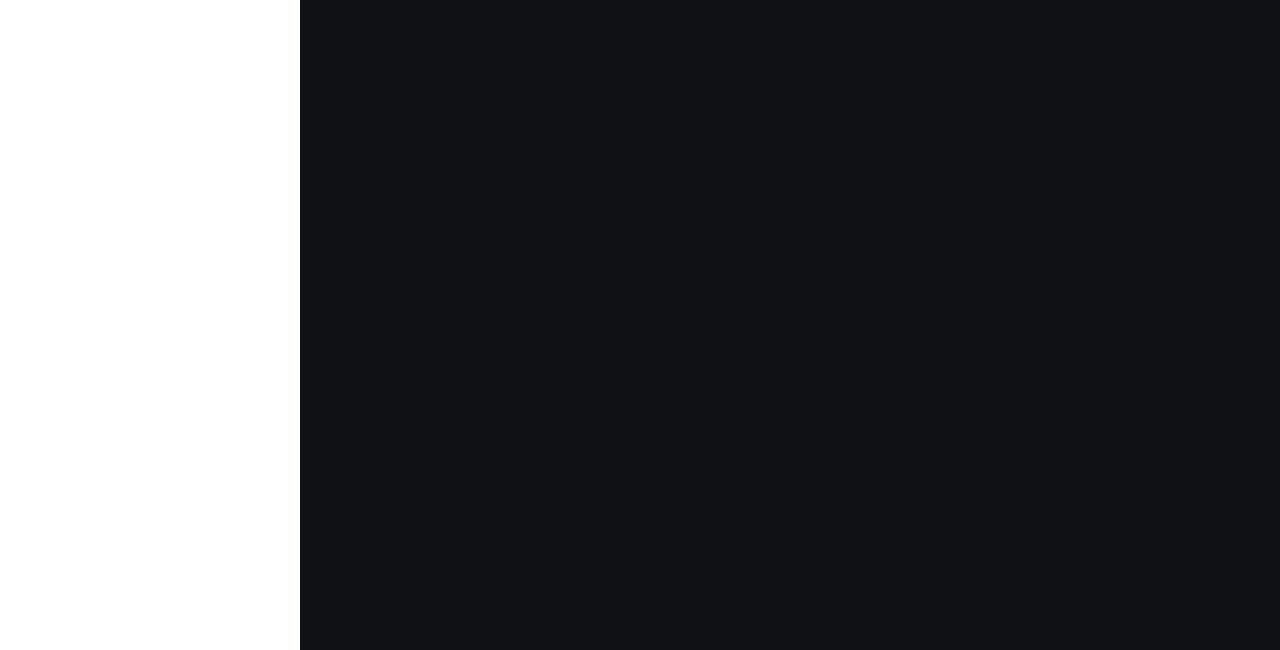
==== commit 29cf0d70: "chnages" ====
--- a/index.html
+++ b/index.html
@@ -56,117 +56,7 @@
       </div>
     </section>
     <!-- End Hero -->
-    
-    <!-- ======= Portfolio Section ======= -->
-    <section id="portfolio" class="portfolio section-bg">
-      <div class="container">
-
-        <div class="section-title">
-          <h2>Portfolio</h2>
-          <p>Magnam dolores commodi suscipit. Necessitatibus eius consequatur ex aliquid fuga eum quidem. Sit sint consectetur velit. Quisquam quos quisquam cupiditate. Et nemo qui impedit suscipit alias ea. Quia fugiat sit in iste officiis commodi quidem hic quas.</p>
-        </div>
-
-        <div class="row" data-aos="fade-up">
-          <div class="col-lg-12 d-flex justify-content-center">
-            <ul id="portfolio-flters">
-              <li data-filter="*" class="filter-active">All</li>
-              <li data-filter=".filter-app">App</li>
-              <li data-filter=".filter-card">Card</li>
-              <li data-filter=".filter-web">Web</li>
-            </ul>
-          </div>
-        </div>
-
-        <div class="row portfolio-container" data-aos="fade-up" data-aos-delay="100">
-
-          <div class="col-lg-4 col-md-6 portfolio-item filter-app">
-            <div class="portfolio-wrap">
-              <img src="assets/img/portfolio/portfolio-1.jpg" class="img-fluid" alt="">
-              <div class="portfolio-links">
-                <a href="assets/img/portfolio/portfolio-1.jpg" data-gallery="portfolioGallery" class="portfolio-lightbox" title="App 1"><i class="bx bx-plus"></i></a>
-                <a href="portfolio-details.html" title="More Details"><i class="bx bx-link"></i></a>
-              </div>
-            </div>
-          </div>
-
-          <div class="col-lg-4 col-md-6 portfolio-item filter-web">
-            <div class="portfolio-wrap">
-              <img src="assets/img/portfolio/portfolio-2.jpg" class="img-fluid" alt="">
-              <div class="portfolio-links">
-                <a href="assets/img/portfolio/portfolio-2.jpg" data-gallery="portfolioGallery" class="portfolio-lightbox" title="Web 3"><i class="bx bx-plus"></i></a>
-                <a href="portfolio-details.html" title="More Details"><i class="bx bx-link"></i></a>
-              </div>
-            </div>
-          </div>
-
-          <div class="col-lg-4 col-md-6 portfolio-item filter-app">
-            <div class="portfolio-wrap">
-              <video controls = "controls">
-              <video src="assets/img/portfolio/babs.mp4" class="img-fluid" alt="">
-              <div class="portfolio-links">
-                <a href="assets/img/portfolio/babs.mp4" data-gallery="portfolioGallery" class="portfolio-lightbox" title="App 2"><i class="bx bx-plus"></i></a>
-                <a href="portfolio-details.html" title="More Details"><i class="bx bx-link"></i></a>
-              </video>
-              </div>
-            </div>
-          </div>
-
-
-
-          <div class="col-lg-4 col-md-6 portfolio-item filter-web">
-            <div class="portfolio-wrap">
-              <img src="assets/img/portfolio/portfolio-5.jpg" class="img-fluid" alt="">
-              <div class="portfolio-links">
-                <a href="assets/img/portfolio/portfolio-5.jpg" data-gallery="portfolioGallery" class="portfolio-lightbox" title="Web 2"><i class="bx bx-plus"></i></a>
-                <a href="portfolio-details.html" title="More Details"><i class="bx bx-link"></i></a>
-              </div>
-            </div>
-          </div>
-
-          <div class="col-lg-4 col-md-6 portfolio-item filter-app">
-            <div class="portfolio-wrap">
-              <img src="assets/img/portfolio/portfolio-6.jpg" class="img-fluid" alt="">
-              <div class="portfolio-links">
-                <a href="assets/img/portfolio/portfolio-6.jpg" data-gallery="portfolioGallery" class="portfolio-lightbox" title="App 3"><i class="bx bx-plus"></i></a>
-                <a href="portfolio-details.html" title="More Details"><i class="bx bx-link"></i></a>
-              </div>
-            </div>
-          </div>
-
-          <div class="col-lg-4 col-md-6 portfolio-item filter-card">
-            <div class="portfolio-wrap">
-              <img src="assets/img/portfolio/portfolio-7.jpg" class="img-fluid" alt="">
-              <div class="portfolio-links">
-                <a href="assets/img/portfolio/portfolio-7.jpg" data-gallery="portfolioGallery" class="portfolio-lightbox" title="Card 1"><i class="bx bx-plus"></i></a>
-                <a href="portfolio-details.html" title="More Details"><i class="bx bx-link"></i></a>
-              </div>
-            </div>
-          </div>
-
-          <div class="col-lg-4 col-md-6 portfolio-item filter-card">
-            <div class="portfolio-wrap">
-              <img src="assets/img/portfolio/portfolio-8.jpg" class="img-fluid" alt="">
-              <div class="portfolio-links">
-                <a href="assets/img/portfolio/portfolio-8.jpg" data-gallery="portfolioGallery" class="portfolio-lightbox" title="Card 3"><i class="bx bx-plus"></i></a>
-                <a href="portfolio-details.html" title="More Details"><i class="bx bx-link"></i></a>
-              </div>
-            </div>
-          </div>
-
-          <div class="col-lg-4 col-md-6 portfolio-item filter-web">
-            <div class="portfolio-wrap">
-              <img src="assets/img/portfolio/portfolio-9.jpg" class="img-fluid" alt="">
-              <div class="portfolio-links">
-                <a href="assets/img/portfolio/portfolio-9.jpg" data-gallery="portfolioGallery" class="portfolio-lightbox" title="Web 3"><i class="bx bx-plus"></i></a>
-                <a href="portfolio-details.html" title="More Details"><i class="bx bx-link"></i></a>
-              </div>
-            </div>
-          </div>
-
-        </div>
-
-      </div>
-    </section><!-- End Portfolio Section -->
+
     <main id="main">
      
       <!-- ======= Resume Section ======= -->
--- a/assets/css/style.css
+++ b/assets/css/style.css
@@ -333,172 +333,6 @@
 }
 
 
-/*--------------------------------------------------------------
-# Portfolio
---------------------------------------------------------------*/
-.portfolio .portfolio-item {
-  margin-bottom: 30px;
-}
-
-.portfolio #portfolio-flters {
-  padding: 0;
-  margin: 0 auto 35px auto;
-  list-style: none;
-  text-align: center;
-  background: #fff;
-  border-radius: 50px;
-  padding: 2px 15px;
-}
-
-.portfolio #portfolio-flters li {
-  cursor: pointer;
-  display: inline-block;
-  padding: 10px 15px 8px 15px;
-  font-size: 14px;
-  font-weight: 600;
-  line-height: 1;
-  text-transform: uppercase;
-  color: #272829;
-  margin-bottom: 5px;
-  transition: all 0.3s ease-in-out;
-}
-
-.portfolio #portfolio-flters li:hover,
-.portfolio #portfolio-flters li.filter-active {
-  color: #149ddd;
-}
-
-.portfolio #portfolio-flters li:last-child {
-  margin-right: 0;
-}
-
-.portfolio .portfolio-wrap {
-  transition: 0.3s;
-  position: relative;
-  overflow: hidden;
-  z-index: 1;
-}
-
-.portfolio .portfolio-wrap::before {
-  content: "";
-  background: rgba(255, 255, 255, 0.5);
-  position: absolute;
-  left: 0;
-  right: 0;
-  top: 0;
-  bottom: 0;
-  transition: all ease-in-out 0.3s;
-  z-index: 2;
-  opacity: 0;
-}
-
-.portfolio .portfolio-wrap .portfolio-links {
-  opacity: 1;
-  left: 0;
-  right: 0;
-  bottom: -60px;
-  z-index: 3;
-  position: absolute;
-  transition: all ease-in-out 0.3s;
-  display: flex;
-  justify-content: center;
-}
-
-.portfolio .portfolio-wrap .portfolio-links a {
-  color: #fff;
-  font-size: 28px;
-  text-align: center;
-  background: rgba(20, 157, 221, 0.75);
-  transition: 0.3s;
-  width: 50%;
-}
-
-.portfolio .portfolio-wrap .portfolio-links a:hover {
-  background: rgba(20, 157, 221, 0.95);
-}
-
-.portfolio .portfolio-wrap .portfolio-links a+a {
-  border-left: 1px solid #37b3ed;
-}
-
-.portfolio .portfolio-wrap:hover::before {
-  top: 0;
-  left: 0;
-  right: 0;
-  bottom: 0;
-  opacity: 1;
-}
-
-.portfolio .portfolio-wrap:hover .portfolio-links {
-  opacity: 1;
-  bottom: 0;
-}
-
-/*--------------------------------------------------------------
-# Portfolio Details
---------------------------------------------------------------*/
-.portfolio-details {
-  padding-top: 40px;
-}
-
-.portfolio-details .portfolio-details-slider img {
-  width: 100%;
-}
-
-.portfolio-details .portfolio-details-slider .swiper-pagination {
-  margin-top: 20px;
-  position: relative;
-}
-
-.portfolio-details .portfolio-details-slider .swiper-pagination .swiper-pagination-bullet {
-  width: 12px;
-  height: 12px;
-  background-color: #fff;
-  opacity: 1;
-  border: 1px solid #149ddd;
-}
-
-.portfolio-details .portfolio-details-slider .swiper-pagination .swiper-pagination-bullet-active {
-  background-color: #149ddd;
-}
-
-.portfolio-details .portfolio-info {
-  padding: 30px;
-  box-shadow: 0px 0 30px rgba(5, 13, 24, 0.08);
-}
-
-.portfolio-details .portfolio-info h3 {
-  font-size: 22px;
-  font-weight: 700;
-  margin-bottom: 20px;
-  padding-bottom: 20px;
-  border-bottom: 1px solid #eee;
-}
-
-.portfolio-details .portfolio-info ul {
-  list-style: none;
-  padding: 0;
-  font-size: 15px;
-}
-
-.portfolio-details .portfolio-info ul li+li {
-  margin-top: 10px;
-}
-
-.portfolio-details .portfolio-description {
-  padding-top: 30px;
-}
-
-.portfolio-details .portfolio-description h2 {
-  font-size: 26px;
-  font-weight: 700;
-  margin-bottom: 20px;
-}
-
-.portfolio-details .portfolio-description p {
-  padding: 0;
-}
-
 
 /*--------------------------------------------------------------
 # About
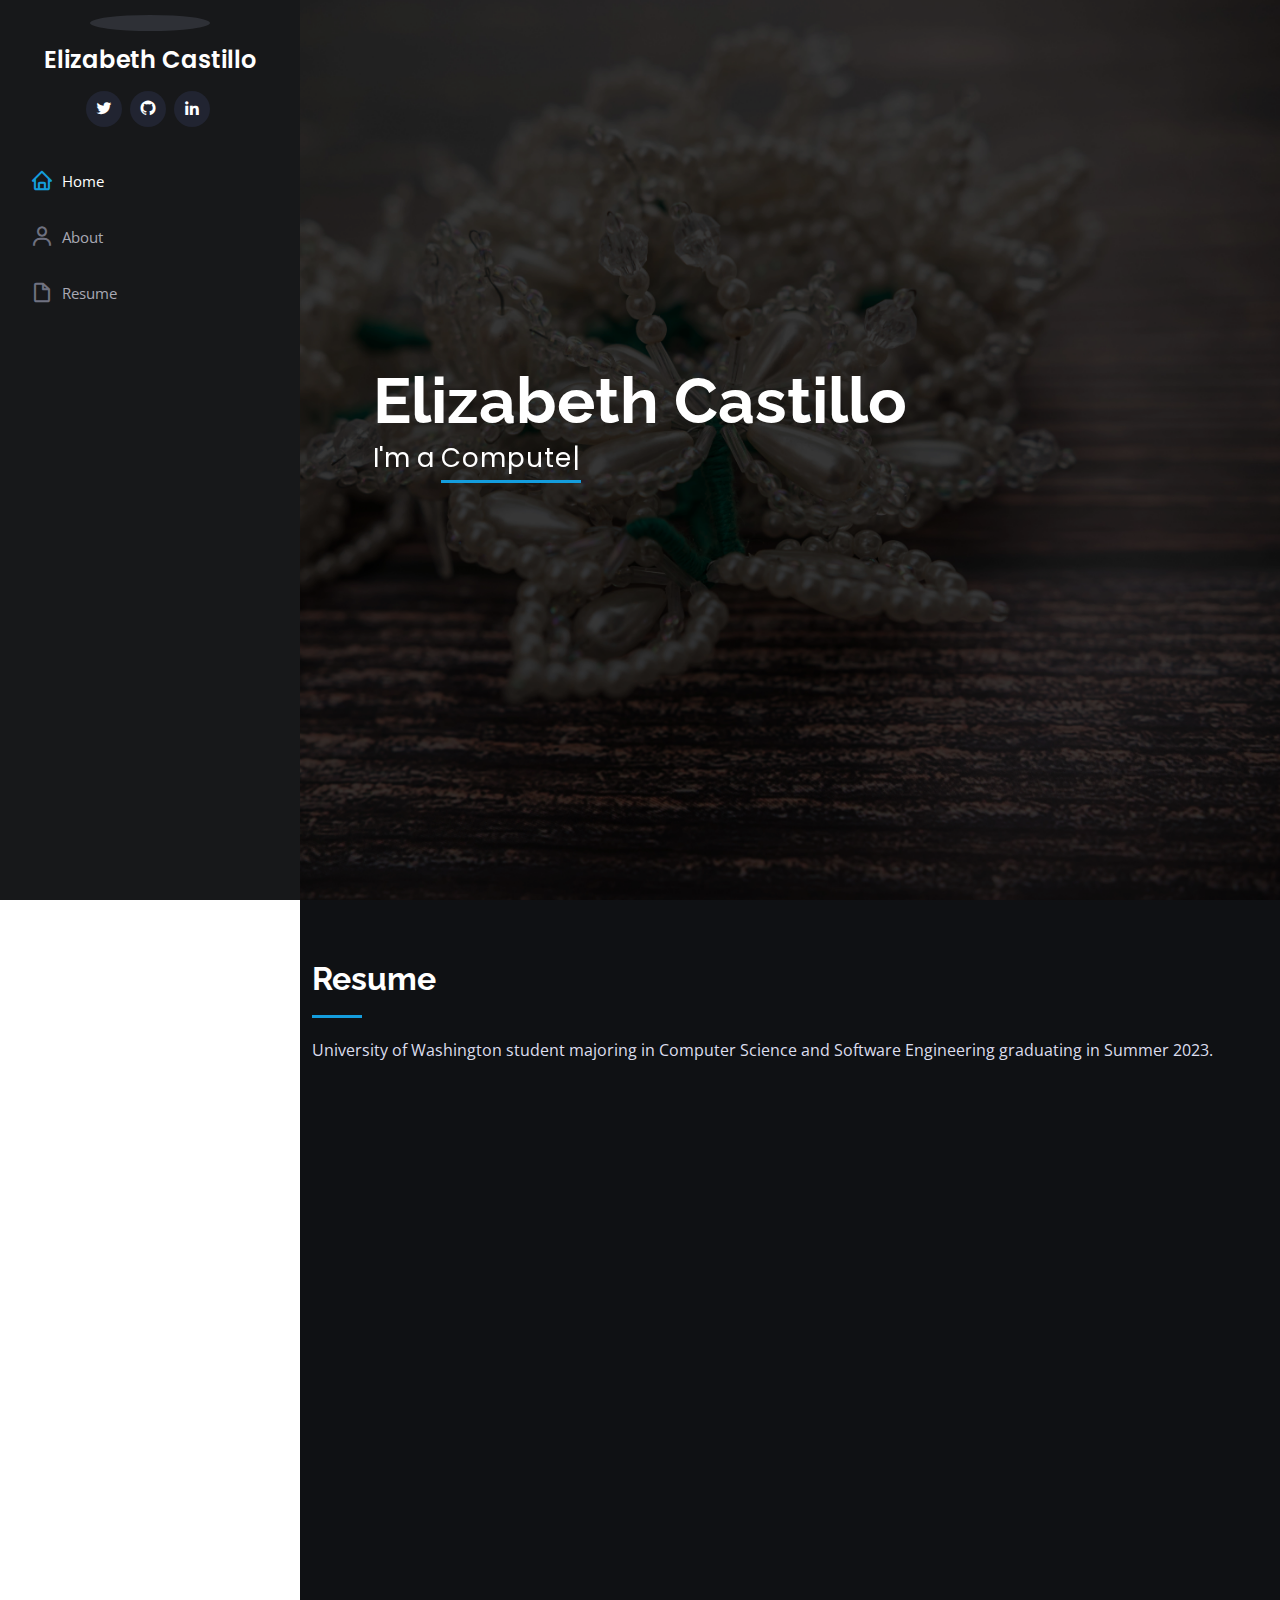
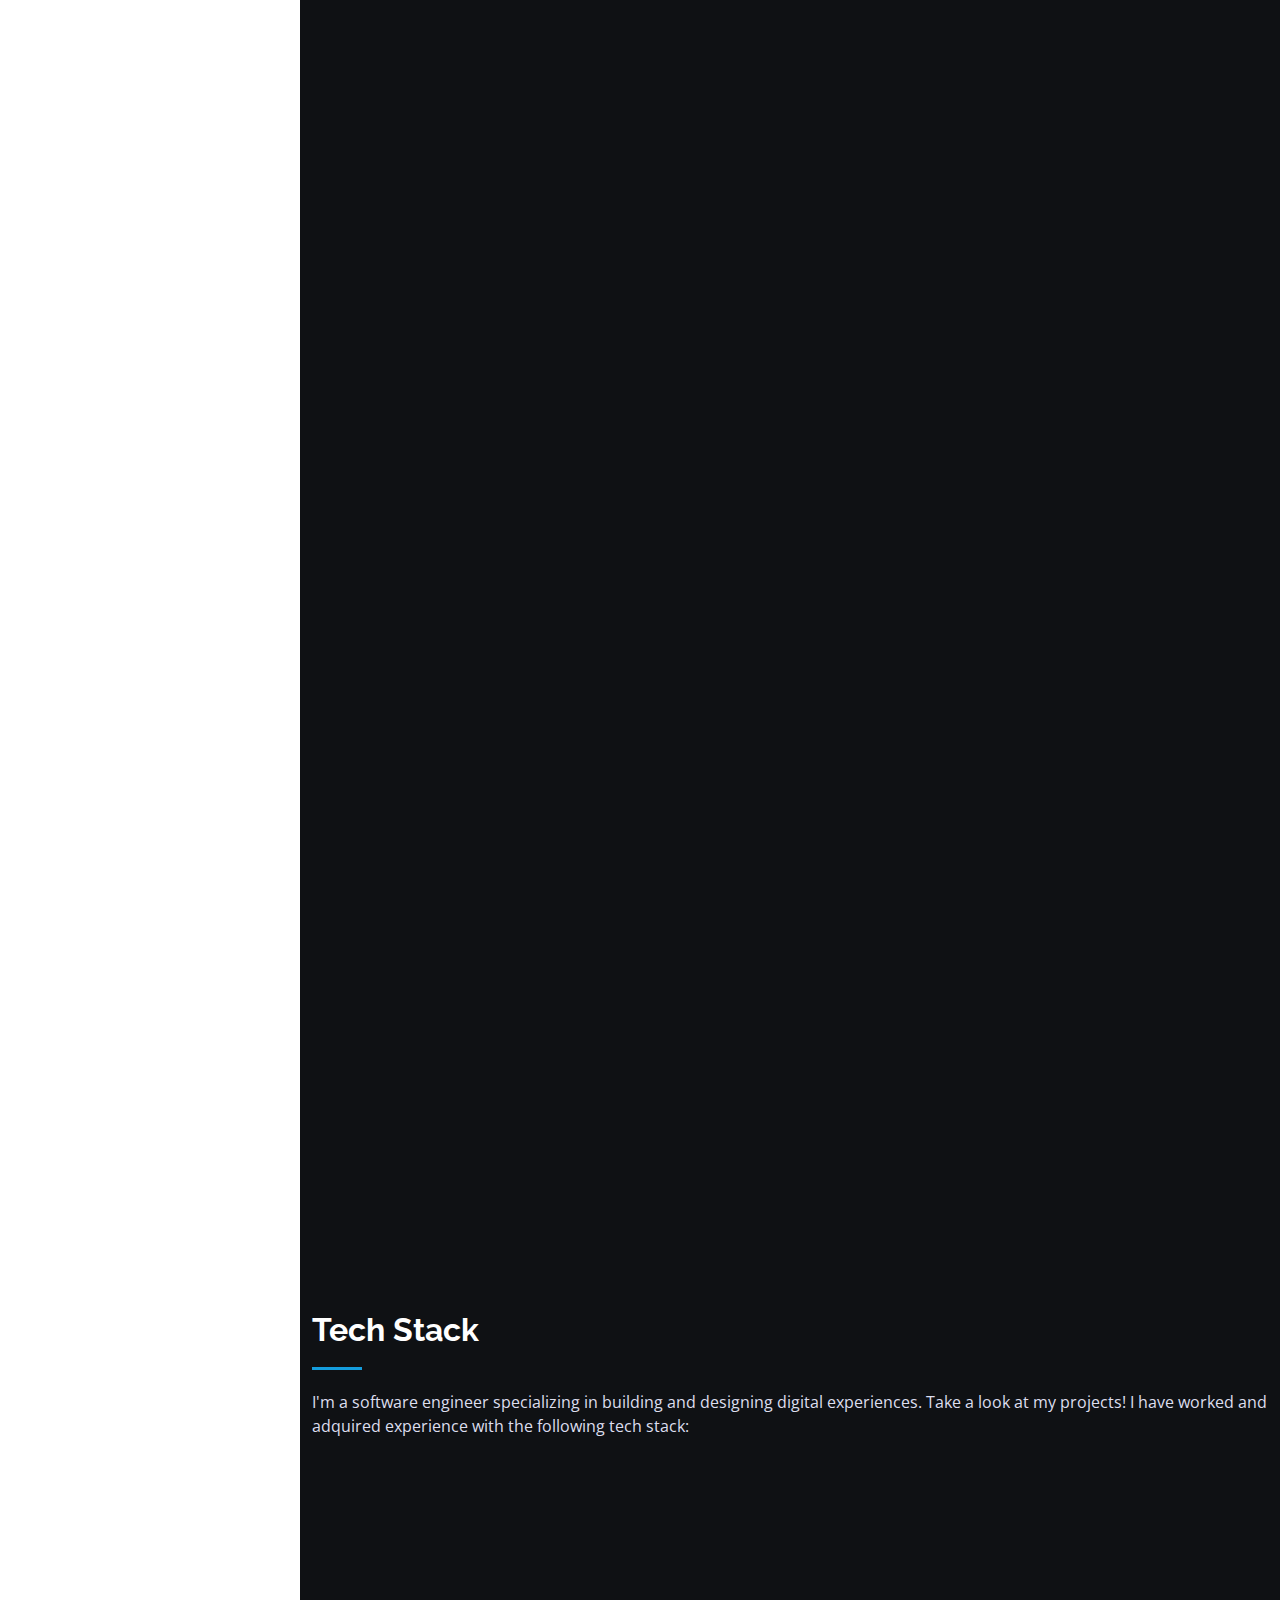
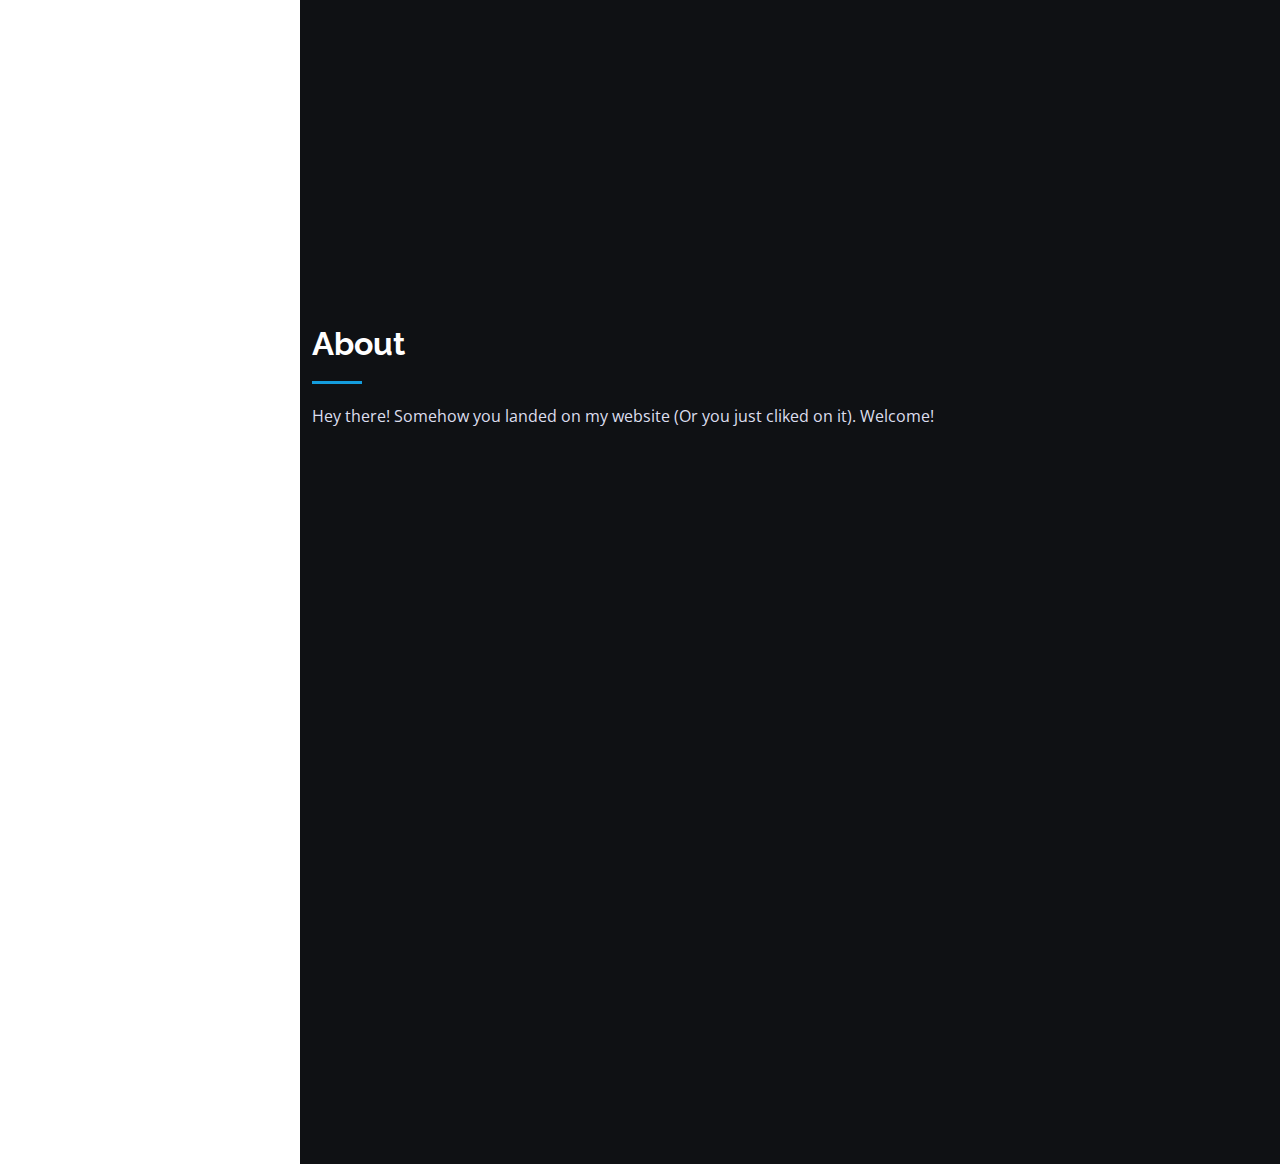
==== commit 0374d71b: "new changes" ====
--- a/index.html
+++ b/index.html
@@ -41,7 +41,7 @@
             <li><a href="#hero" class="nav-link scrollto active"><i class="bx bx-home"></i> <span>Home</span></a></li>
             <li><a href="#about" class="nav-link scrollto"><i class="bx bx-user"></i> <span>About</span></a></li>
             <li><a href="#resume" class="nav-link scrollto"><i class="bx bx-file-blank"></i> <span>Resume</span></a></li>
-            <li><a href="#portfolio" class="nav-link scrollto"><i class="bx bx-book-content"></i> <span>Projects</span></a></li>
+           <!--- WORKING ON THIS: <li><a href="#portfolio" class="nav-link scrollto"><i class="bx bx-book-content"></i> <span>Projects</span></a></li> -->
           </ul>
         </nav>
         <!-- .nav-menu -->
@@ -83,13 +83,27 @@
                 </ul>
               </div>
               <div class="resume-item">
-                <h4>Human-Computer Interaction REU intern</h4>
-                <h5>June 2021 - August 2021</h5>
+                <h4>Human-Computer Interaction REU Internship</h4>
+                <h5>June 2021 - Present</h5>
                 <p><em>University of Washington - Paul G. Allen School - Seattle, WA</em></p>
                 <ul>
-                  <li>Conducted user studies to improve the user experience of large-scale online experiments.</li>
-                  <li>Created feature prototypes and design mockups, analyzed study results, and presented them.</li>
-                  <li>Created feature prototypes and design mockups, analyzed study results, and presented them.</li>
+                  <li>Worked alongside esteemed PhD students, Postdoctoral researchers, and Laboratory Principal Investigators (PI) in the development of academic papers for submission to major conferences such as the Conference on Human-Computer Interaction (CHI) and the Conference on Computer-Supported Cooperative Work and Social Computing (CSCW CHI).</li>
+                  <li>Conducted literature reviews, gathered and analyzed data, designed and conducted experiments, and contributed to the writing and editing of papers.
+                  </li>
+                  <li>Participated in weekly meetings to discuss research progress, provide feedback on papers, and collaborate with other team members to ensure timely submission to conferences.
+                  </li>
+                  <li>Coded and analyzed qualitative data, as well as translated interviews conducted in Spanish to English.
+
+                  </li>
+                  <li>Maintained a keen attention to detail and a commitment to maintaining the highest standards of research ethics and confidentiality.
+
+                  </li>
+                  <li>Organized and maintained accurate records of data and experimental results, ensuring that all team members had access to the necessary information for their work.
+
+                  </li>
+                  <li>Gained valuable experience in academic research and exposure to the rigorous standards and expectations of major conferences in the field.
+                  </li>
+                  
                 </ul>
               </div>
               <div class="resume-item">
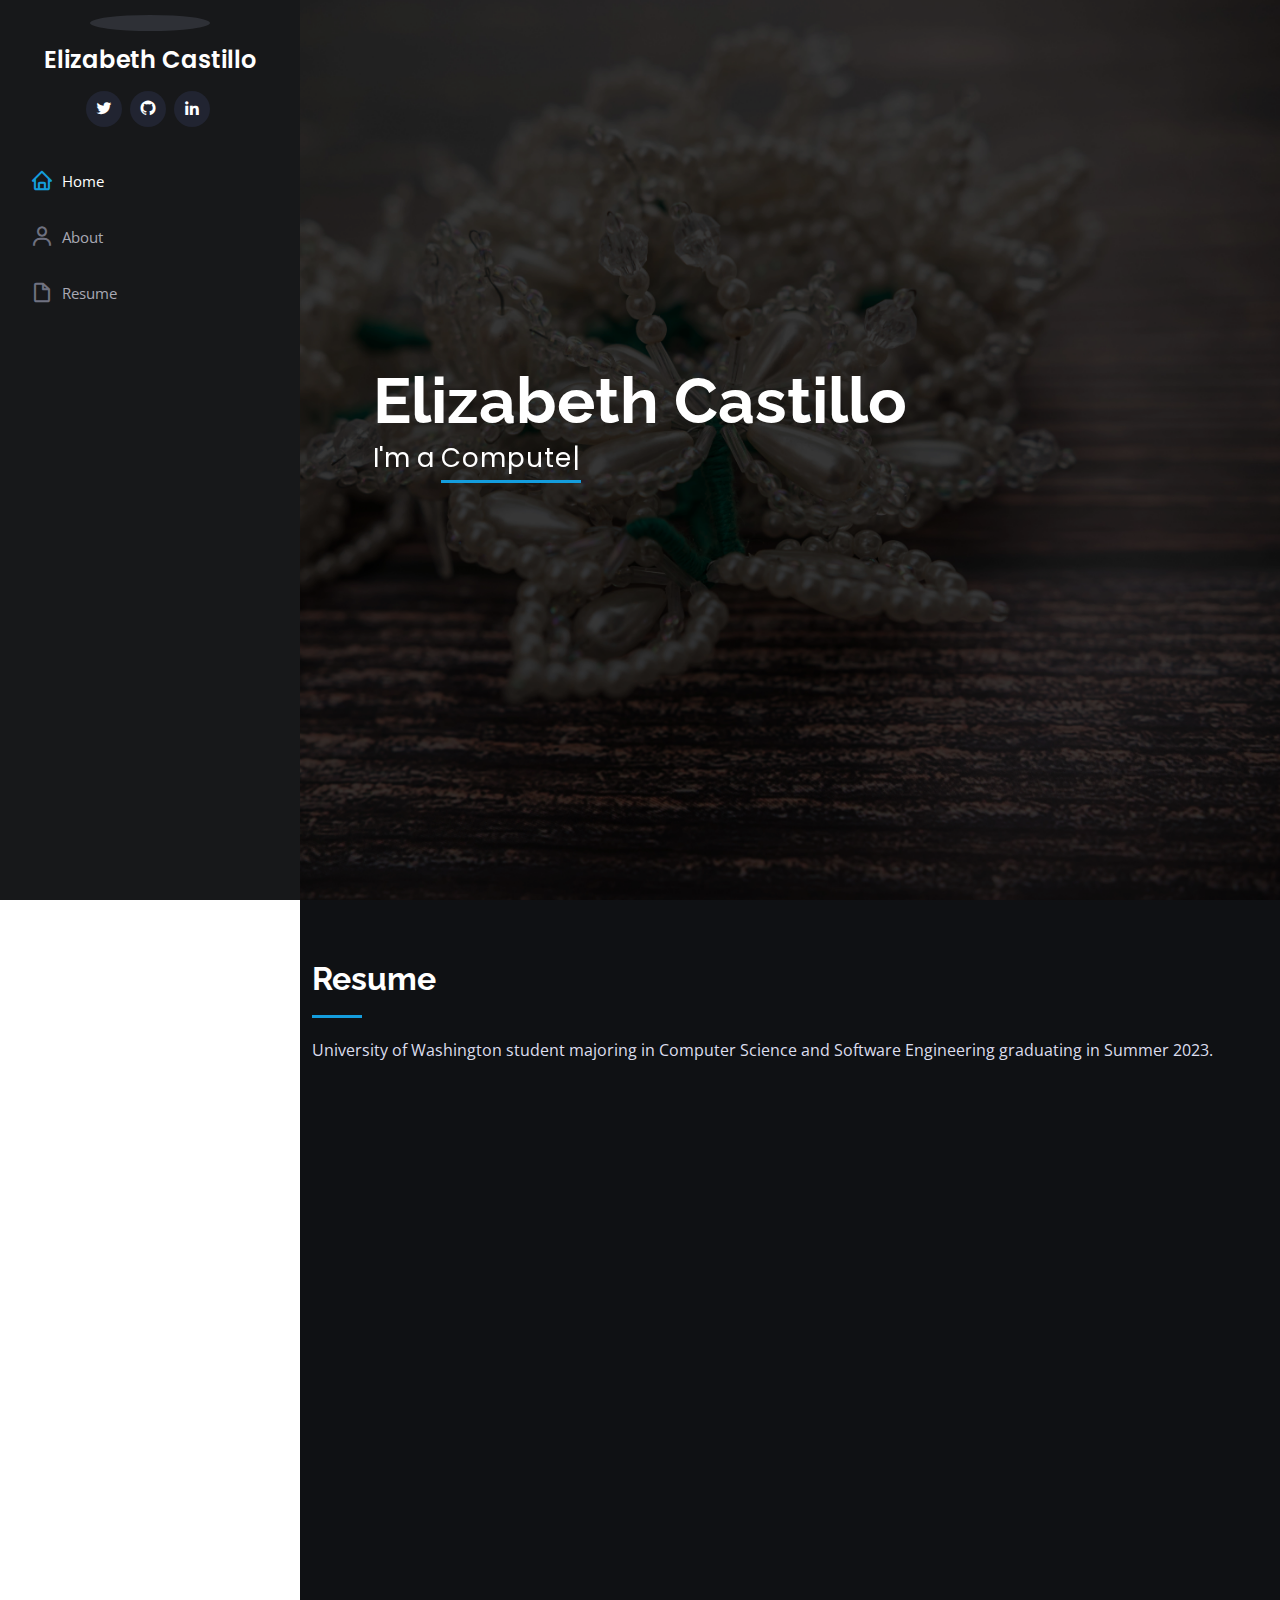
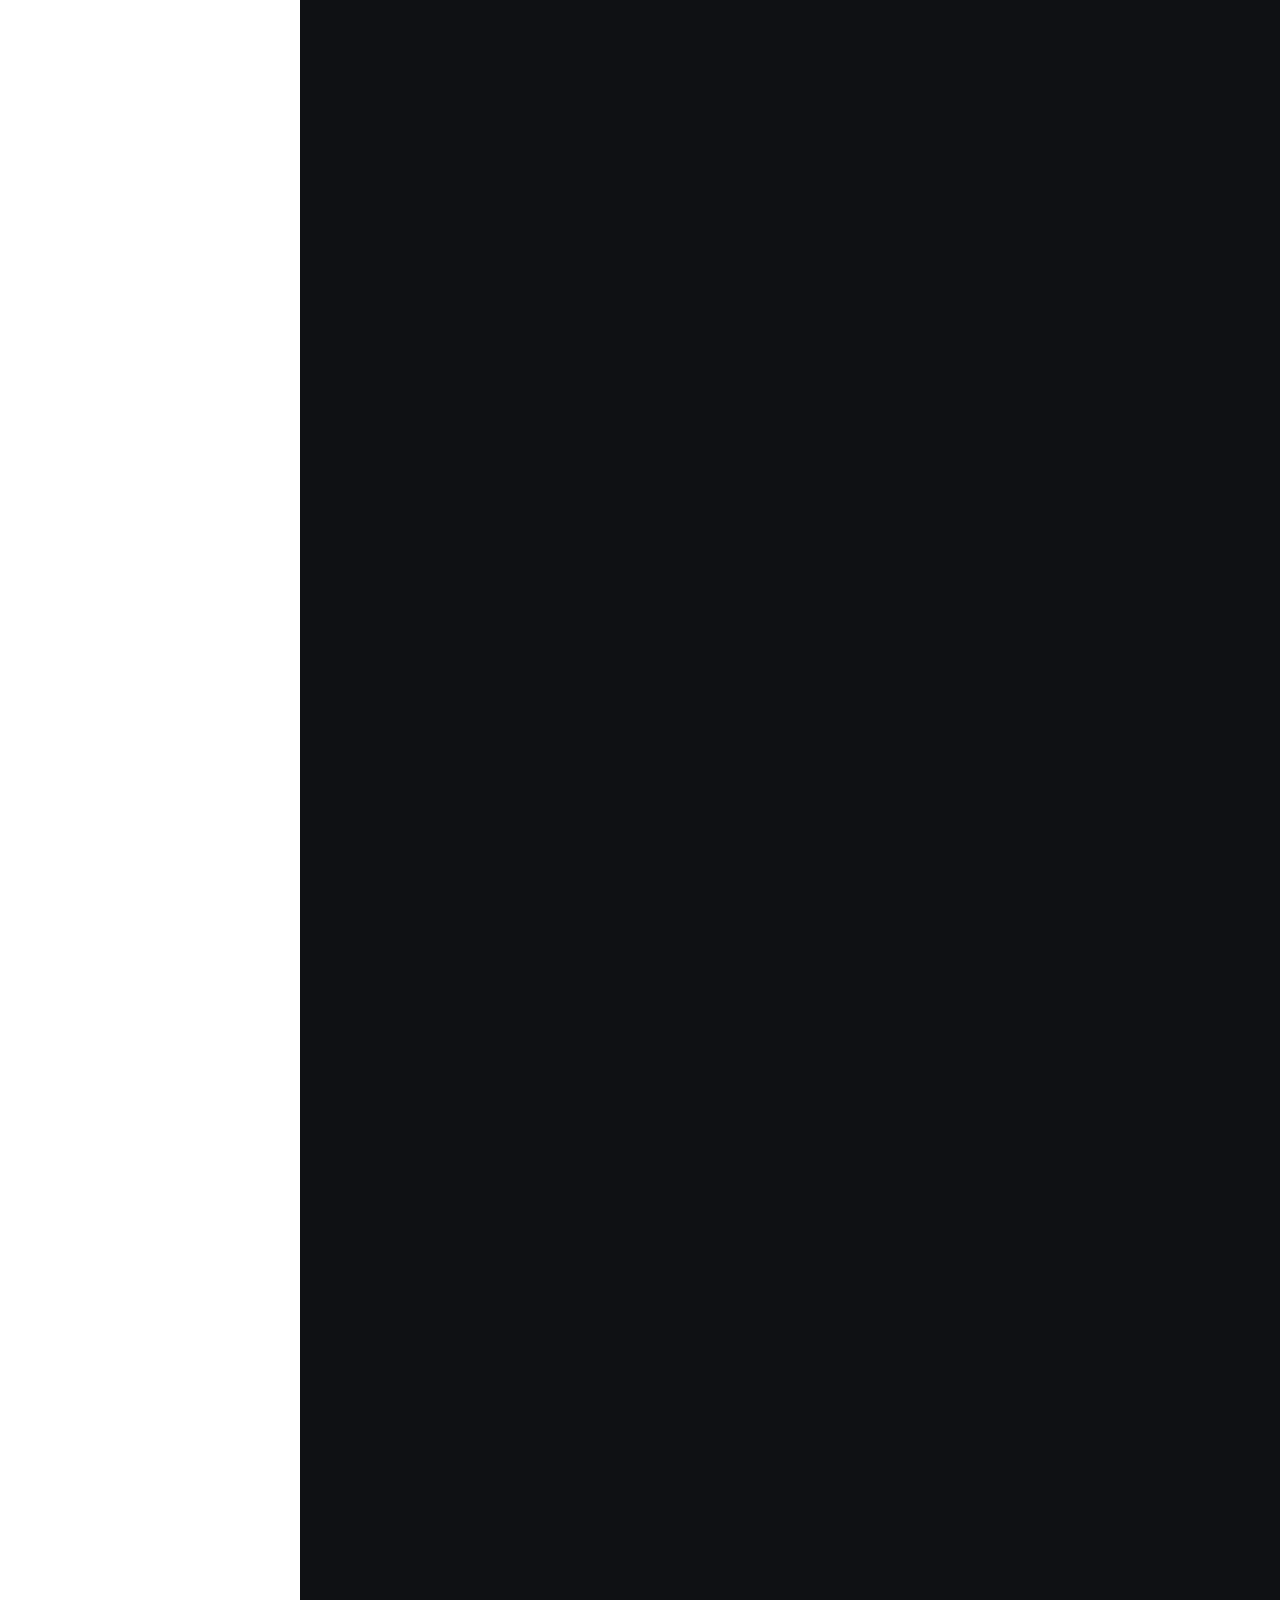
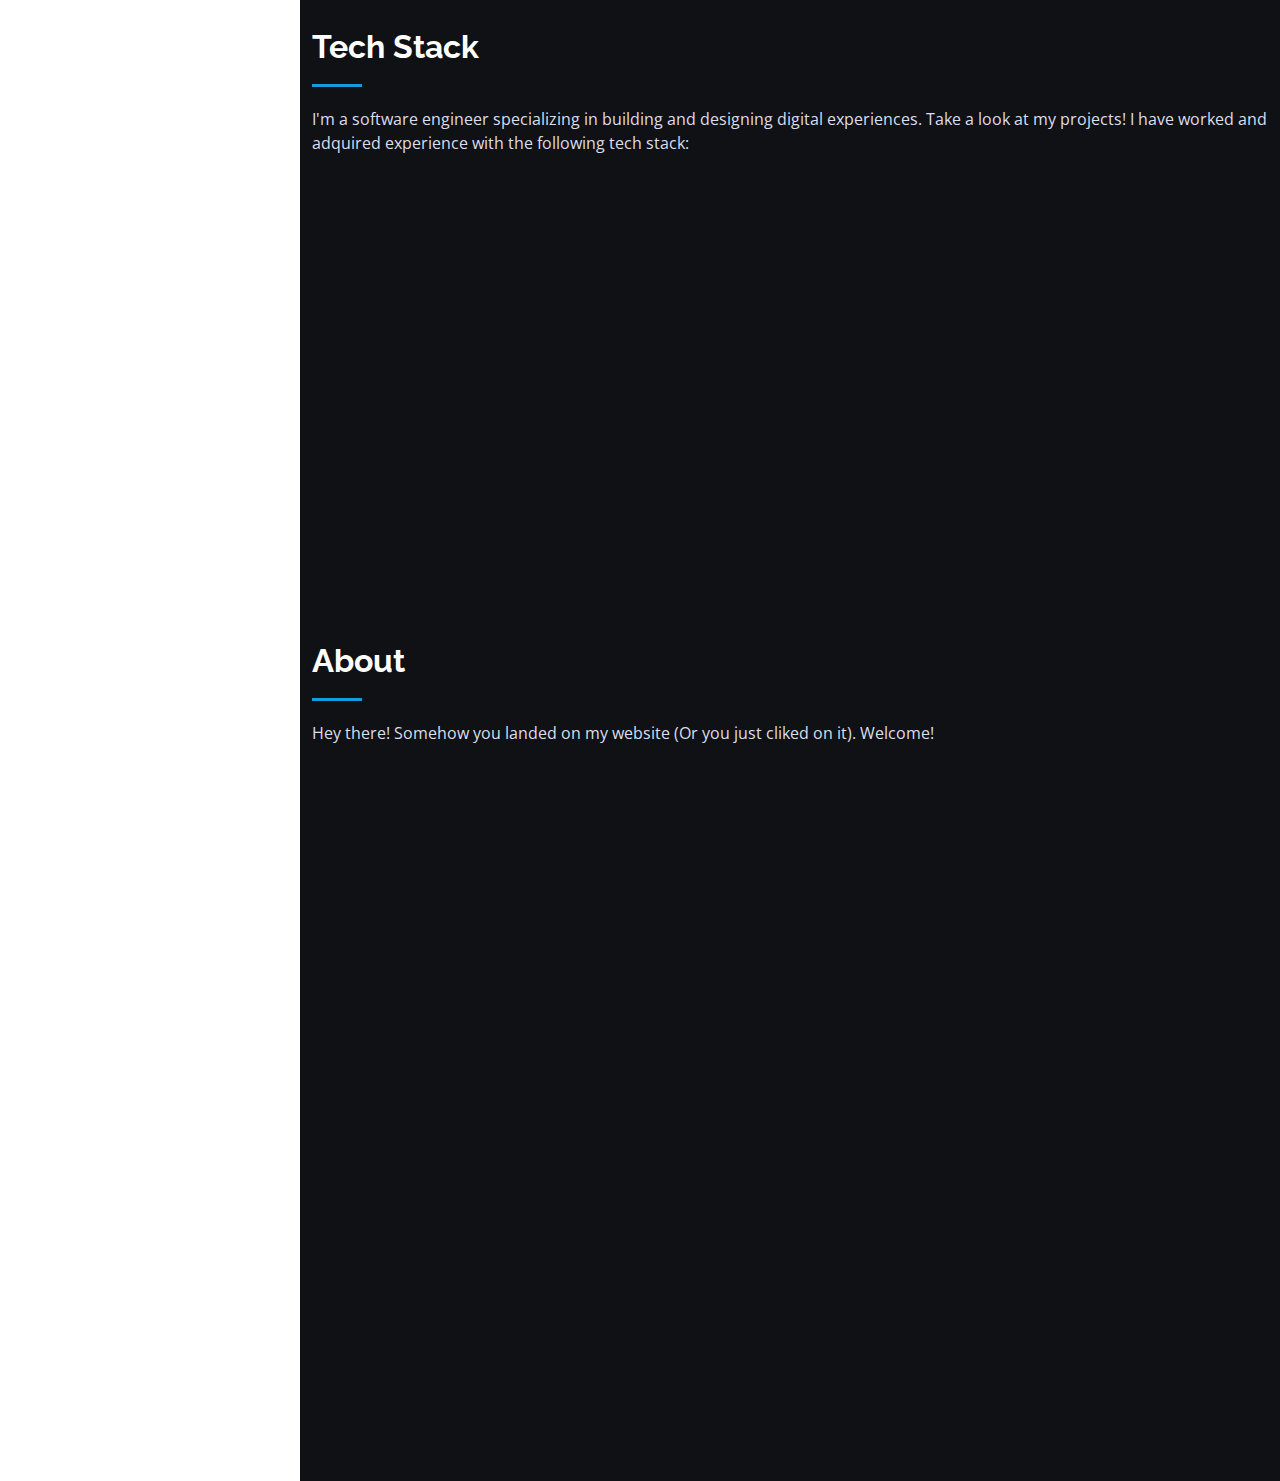
==== commit acadce3a: "." ====
--- a/index.html
+++ b/index.html
@@ -71,15 +71,33 @@
             <!--SECOND ROW-->
             <div class="col-lg-6" data-aos="fade-up" data-aos-delay="100">
               <h3 class="resume-title">Professional Experience</h3>
+
+              <div class="resume-item">
+                <h4>Incoming Software Engineer intern - Microsoft</h4>
+                <h5>June 2023 - September 2023</h5>
+                <p><em>Redmond, WA </em></p>
+              </div>
+
+
+
               <div class="resume-item">
                 <h4>New Technologist - Microsoft</h4>
                 <h5>June 2022 - August 2022</h5>
                 <p><em>Redmond, WA </em></p>
                 <ul>
-                  <li>Developed a web app with React (HTML, CSS, & JavaScript), Bootstrap, Fluent UI, and Firebase for the M365 core team.</li>
-                  <li>Delivered product specification—which encompasses journey maps, user stories, user research and more—with Microsoft SWE & PM coaches.</li>
+                  <li>Developed a web app with React (HTML, CSS, & JavaScript), Bootstrap, Fluent UI, and Firebase for the M365 core team.
+                  </li>
+                  <li>Delivered product specification—which encompasses journey maps, user stories, user research, and more—with Microsoft SWE & PM coaches.
+                  </li>
                   <li>Supervise the assessment of all graphic materials in order to ensure quality and accuracy of the design.</li>
                   <li>Collaborated with teammates in applying the five-stage Design Thinking model to develop a human-centric-solution.</li>
+                  <li>Conducted extensive user research to understand user needs, preferences, and pain points.
+                  </li>
+                  <li>Worked with cross-functional teams to define and prioritize product features and requirements.
+                  </li>
+                  <li>Successfully delivered the project within the given timeframe and budget.
+                  </li>
+               
                 </ul>
               </div>
               <div class="resume-item">
@@ -199,14 +217,15 @@
               <p>
                 <br>  I am from a little piece of land called Panama. It unites beautifully the two Americas. If you want to know a little about me I can mention a couple of things I have done throughout my life:
                 <br><br>  <strong>2010: </strong>I was part of my high school marching band, we traveled around the country to play in front of hundreds of people! 
-                <br>  <strong>2011: </strong>I started playing the guitar on my own. 
+                <br>  <strong>2011: </strong>I learned how to play the guitar and piano on my own. 
+                <br>  <strong>2012: </strong>I represented my country in El Salvador by playing chess in a team of 5 girls.
                 <br>  <strong>2014: </strong>I was part of the Panamanian Mathematical Olympiad representing my high school. 
                 <br>  <strong>2015: </strong>I did ballet!
                 <br>   <strong>2015: </strong>I started to rescued cats and dogs on my own, and voluteered in associations to spayed rescued stray dogs and cats. 
                 <br>  <strong>2021: </strong>I started building the home my parents never had :)
                 <br>  <br> My goal is to eventually go back and 
                 rescue many stray dogs and cats as I can, fight corruption and contribute to society the best way I can: with programming!. 
-                <br> My hobbies: Play the guitar (horribly), Singing (Horribly too!), Dancing Salsa, Ballet, Bachata, Merengue!, Playing chess, Listening to classical music, and of course watching Anime!
+                <br> My hobbies: Play the guitar, Singing, Dancing Salsa, Ballet, Bachata, Merengue!, Playing chess, Listening to classical music, and of course watching Anime!
               </p>
             </div>
           </div>
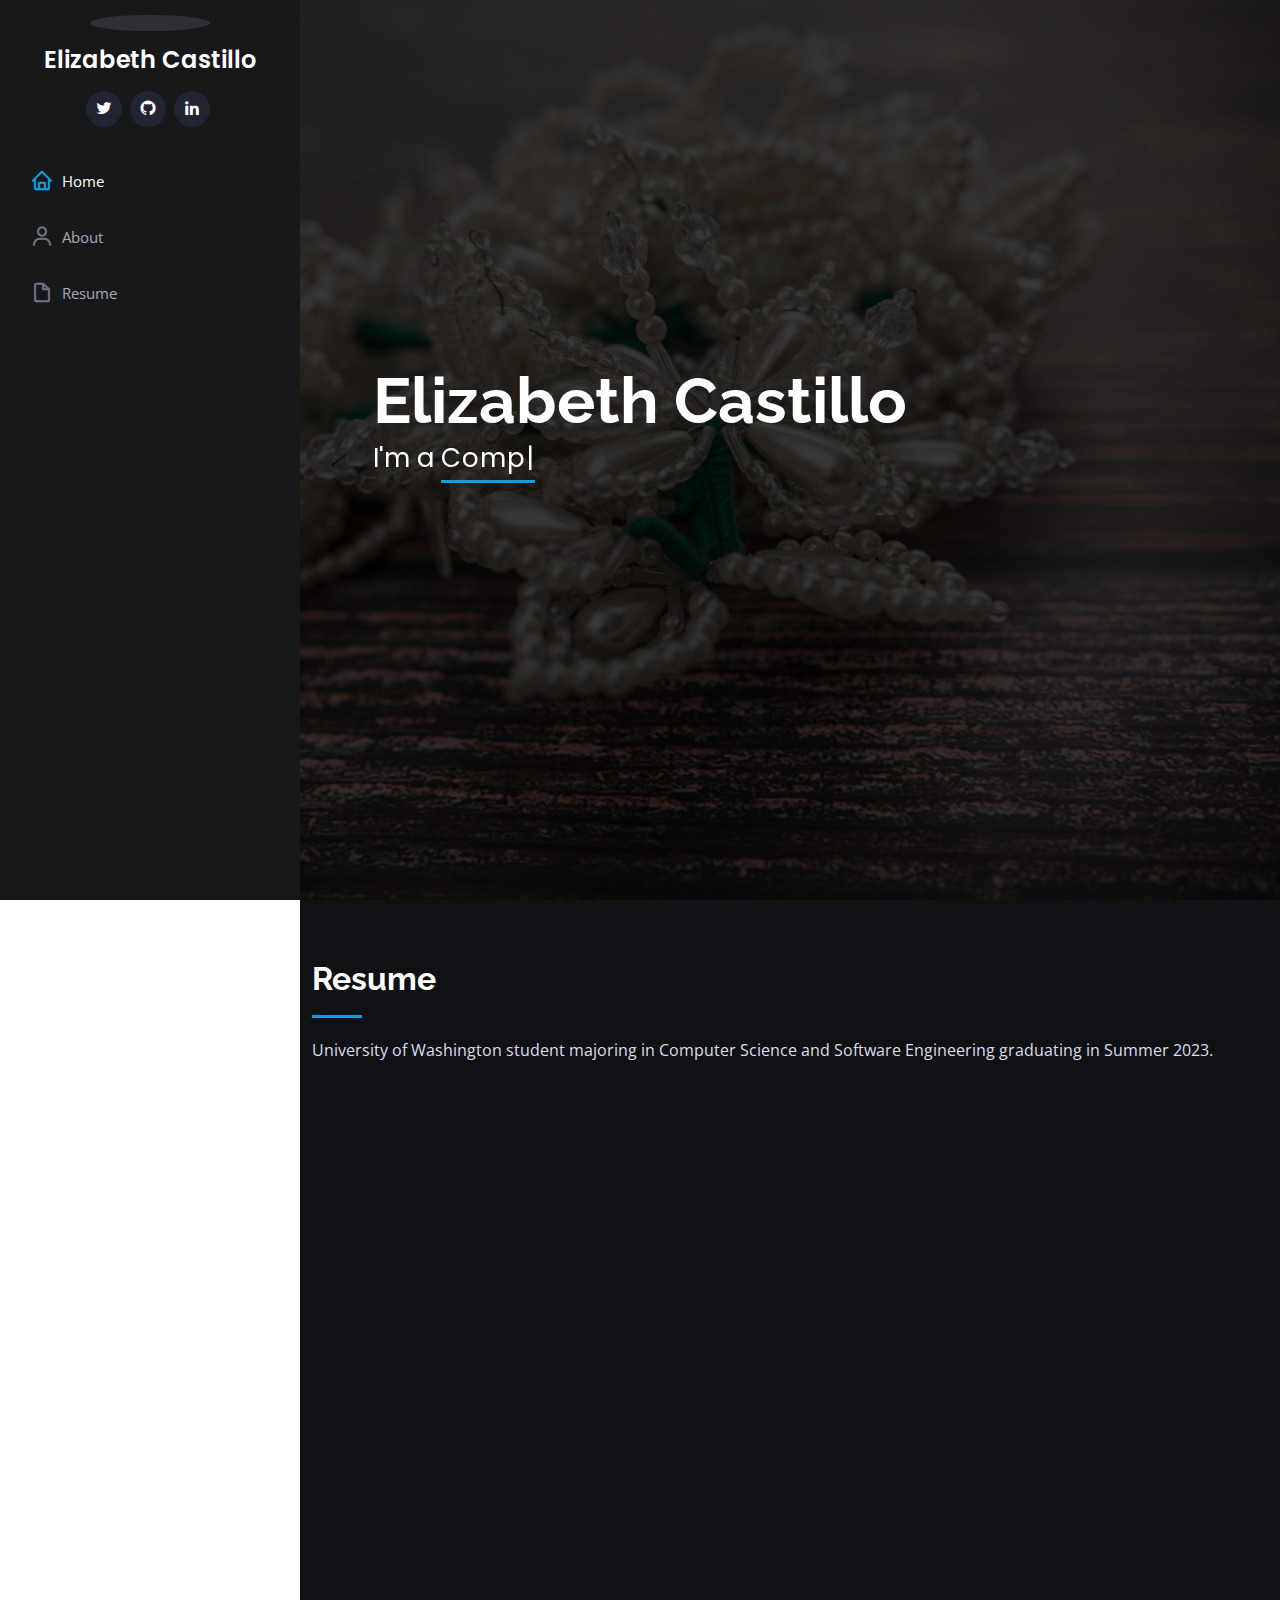
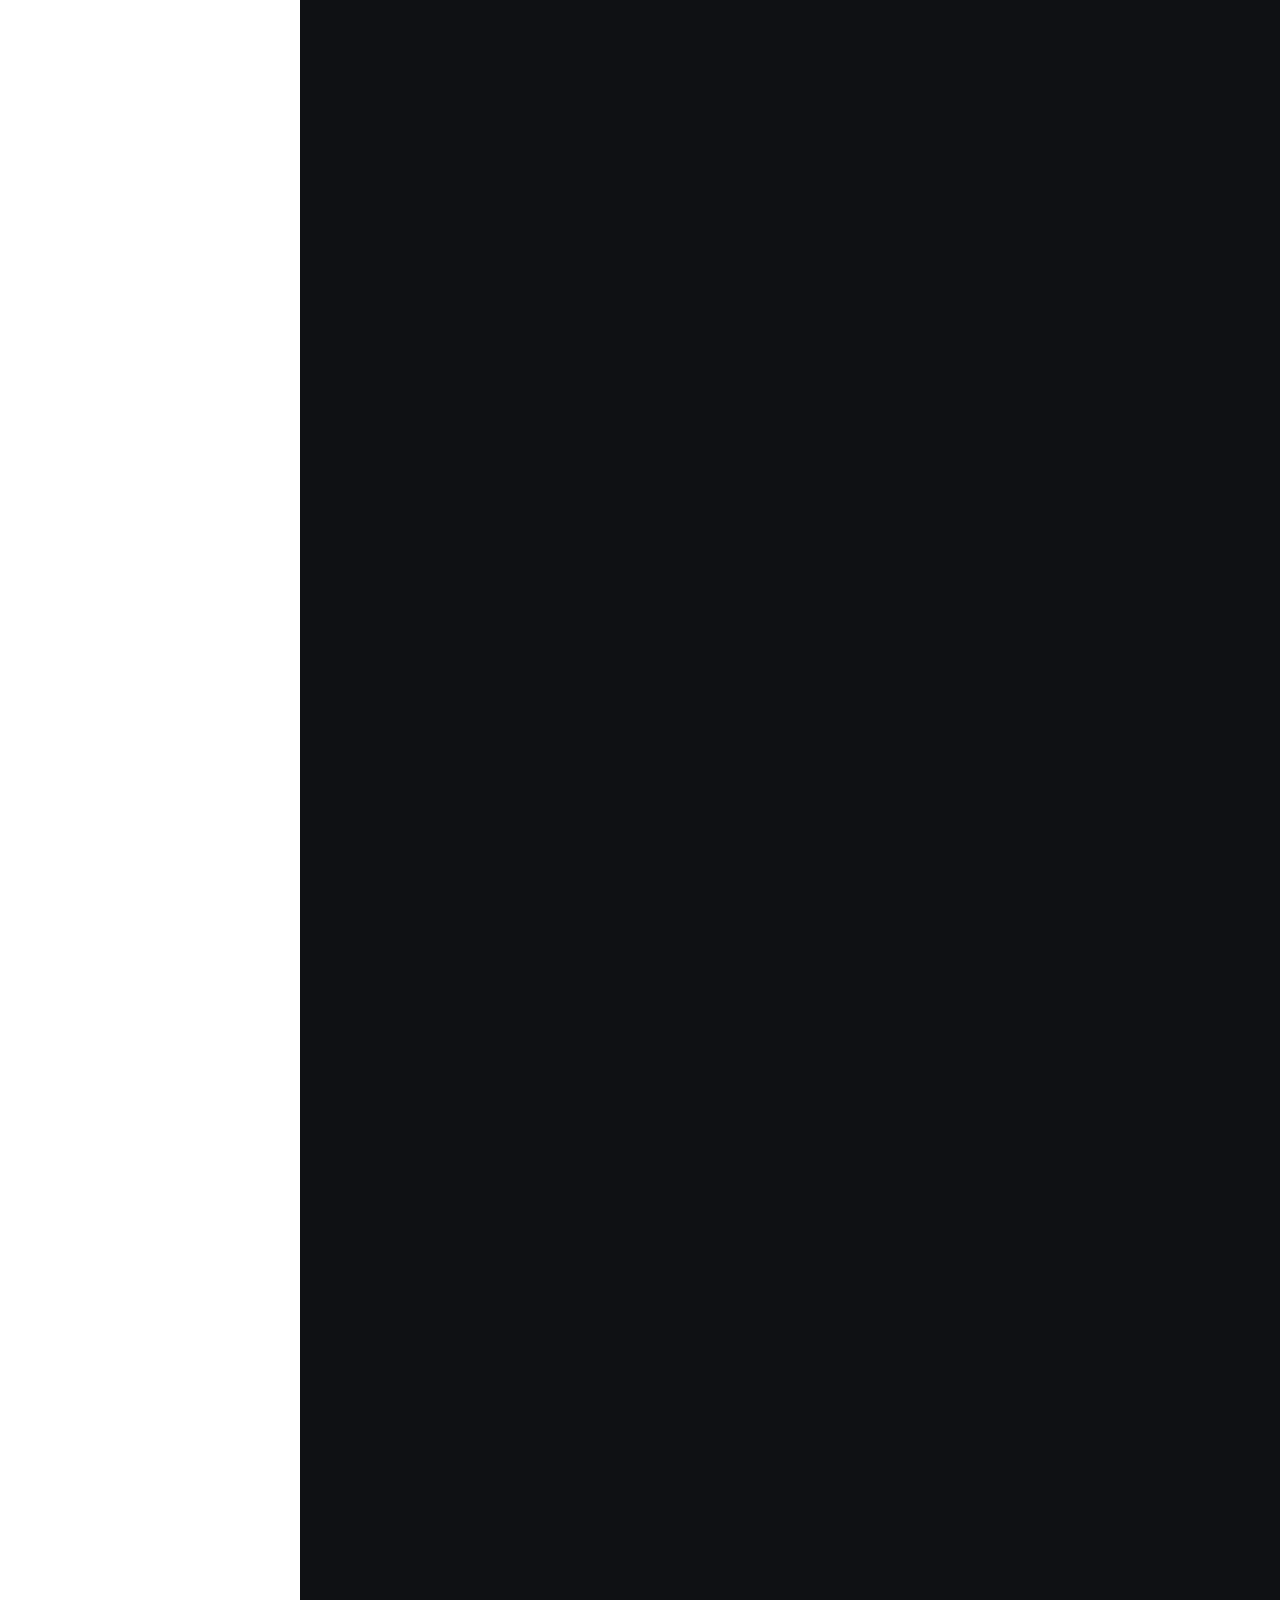
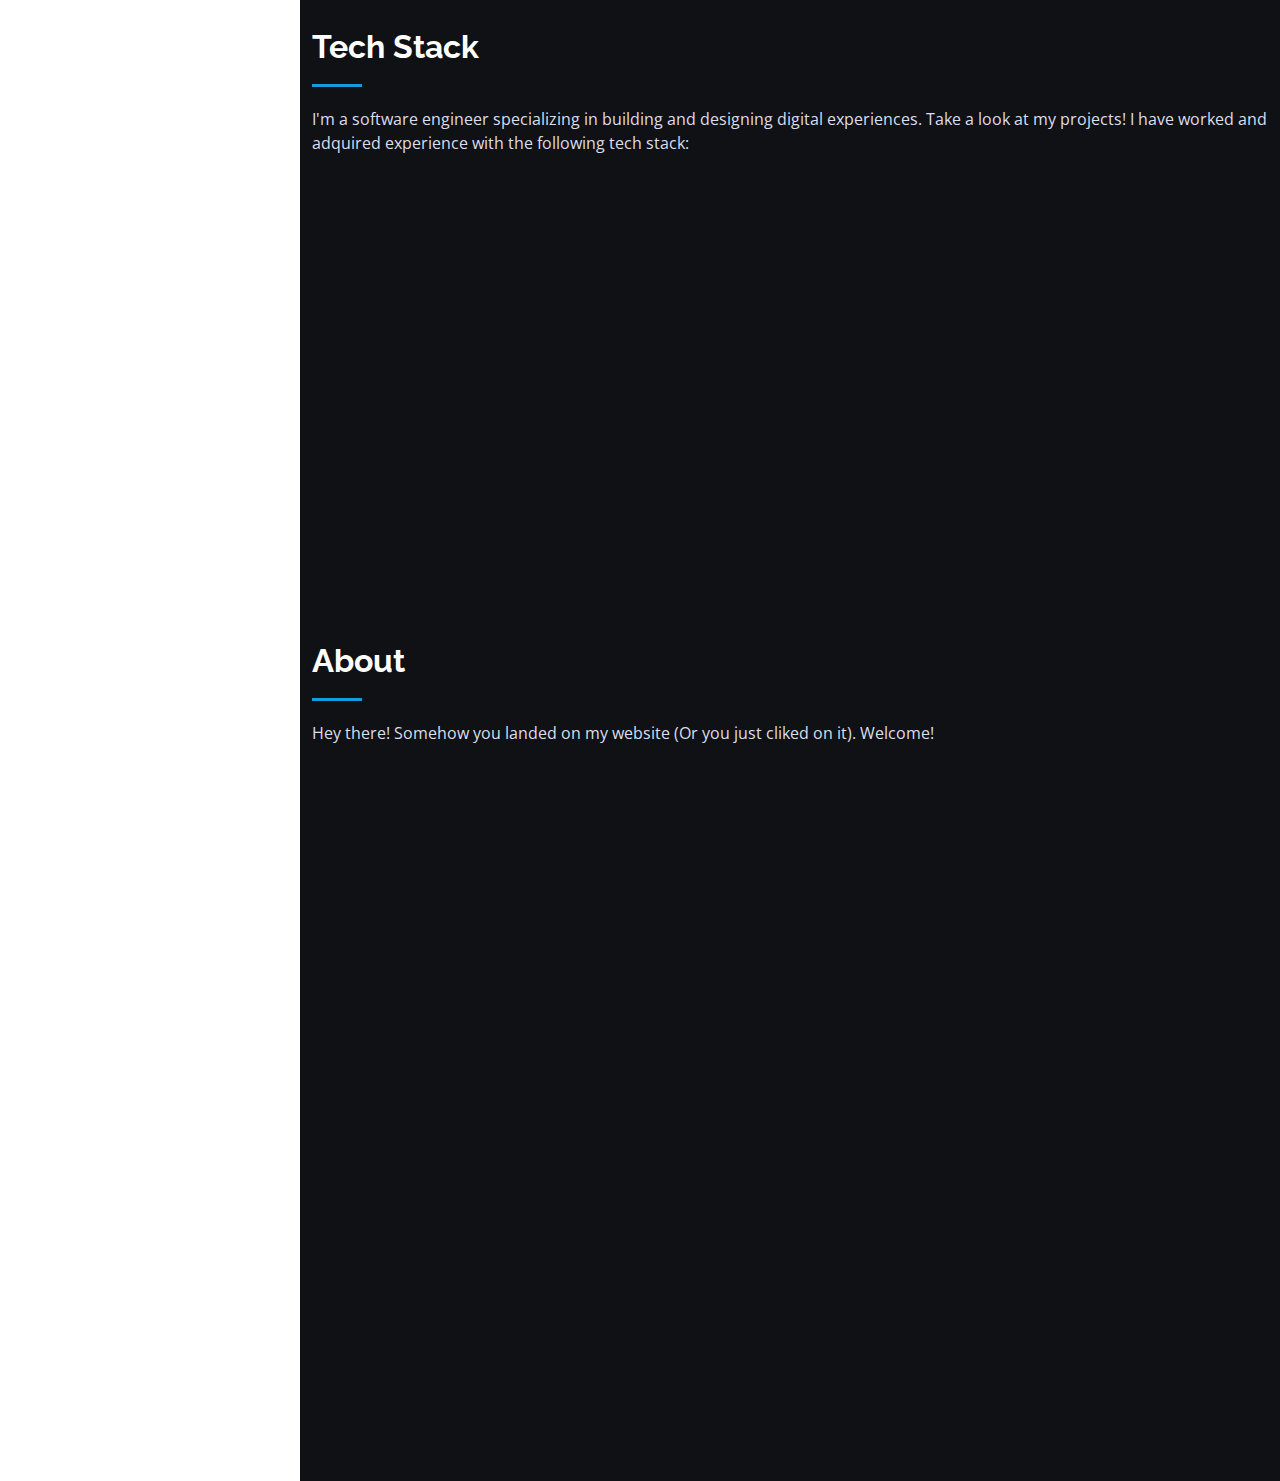
==== commit 83bc2fa7: "." ====
--- a/index.html
+++ b/index.html
@@ -149,6 +149,7 @@
                 </p>
                 <p>Source: https://www.uwb.edu/bscsse.</p>
                 <br> <strong>Dean's list for three quarters</strong>
+                <br> <strong>President of the Computing Careers Club at University of Washington Bothell</strong>
               </div>
             </div>
           </div>
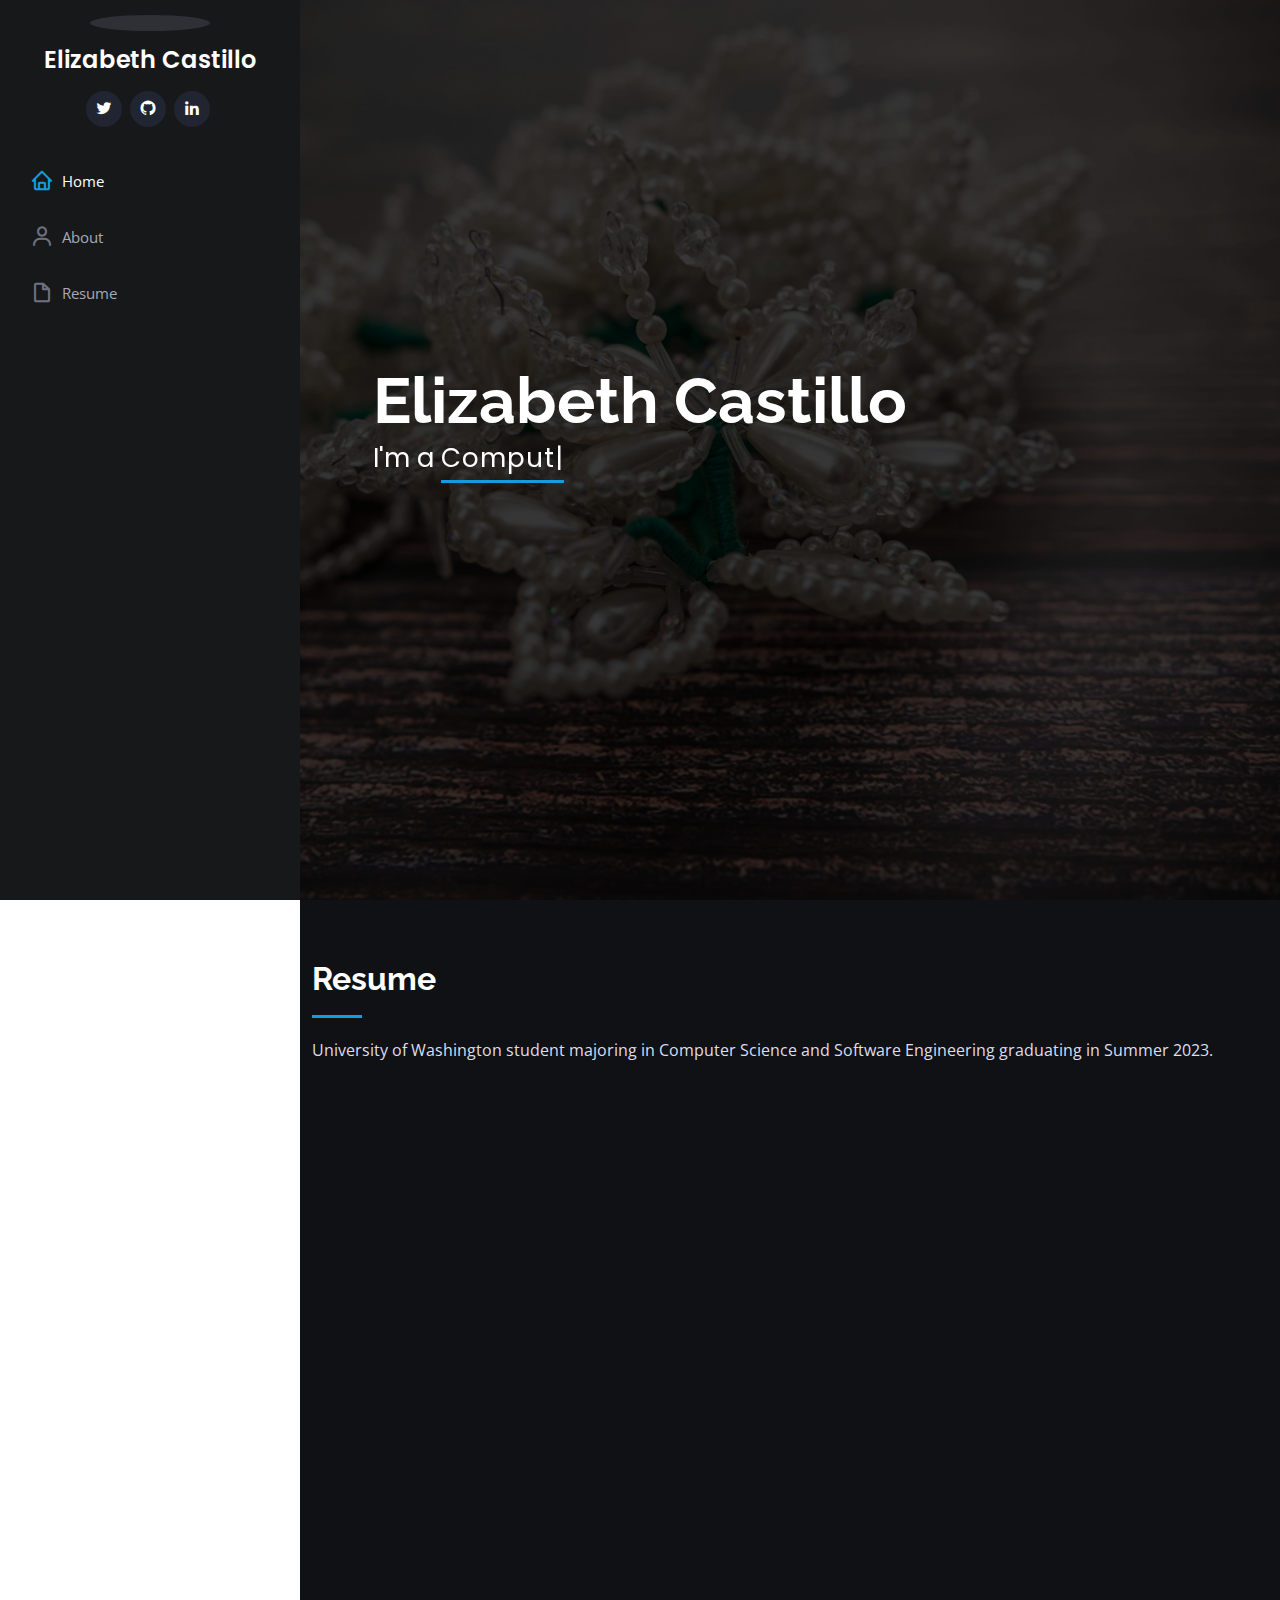
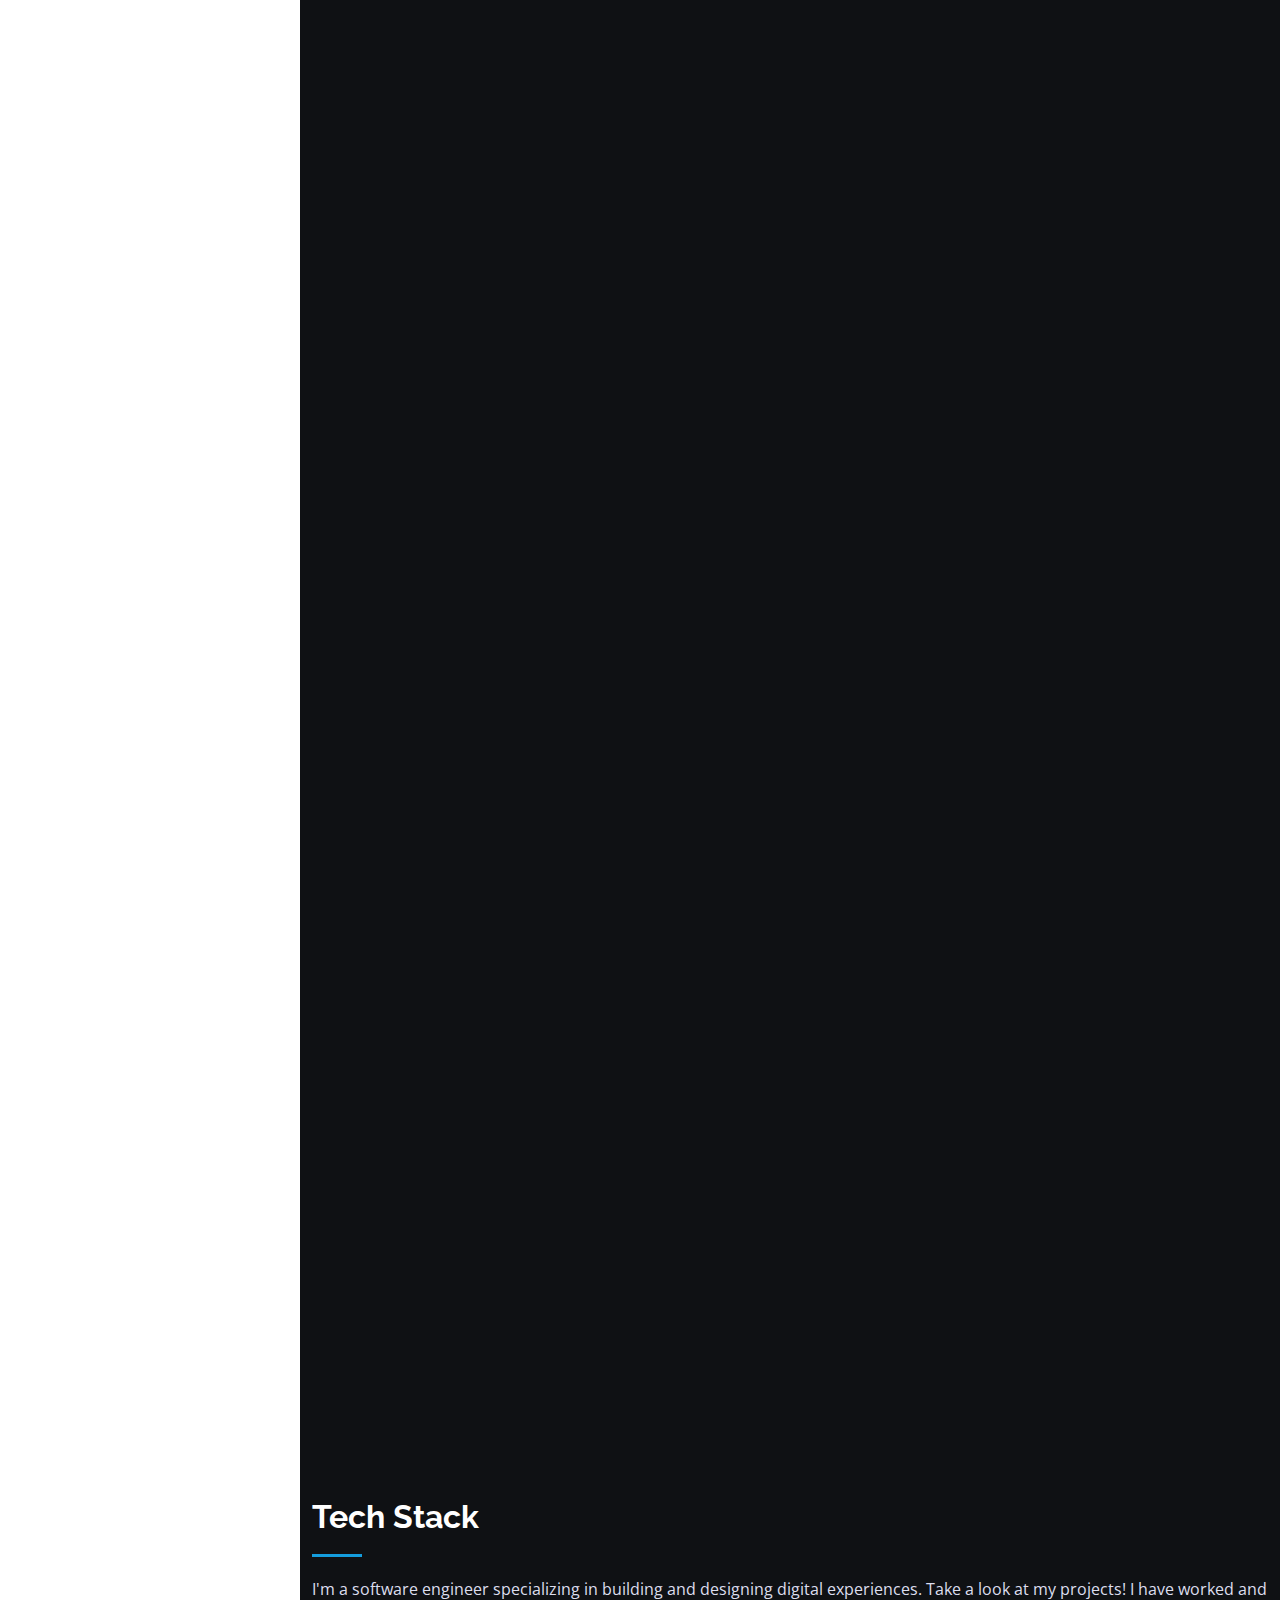
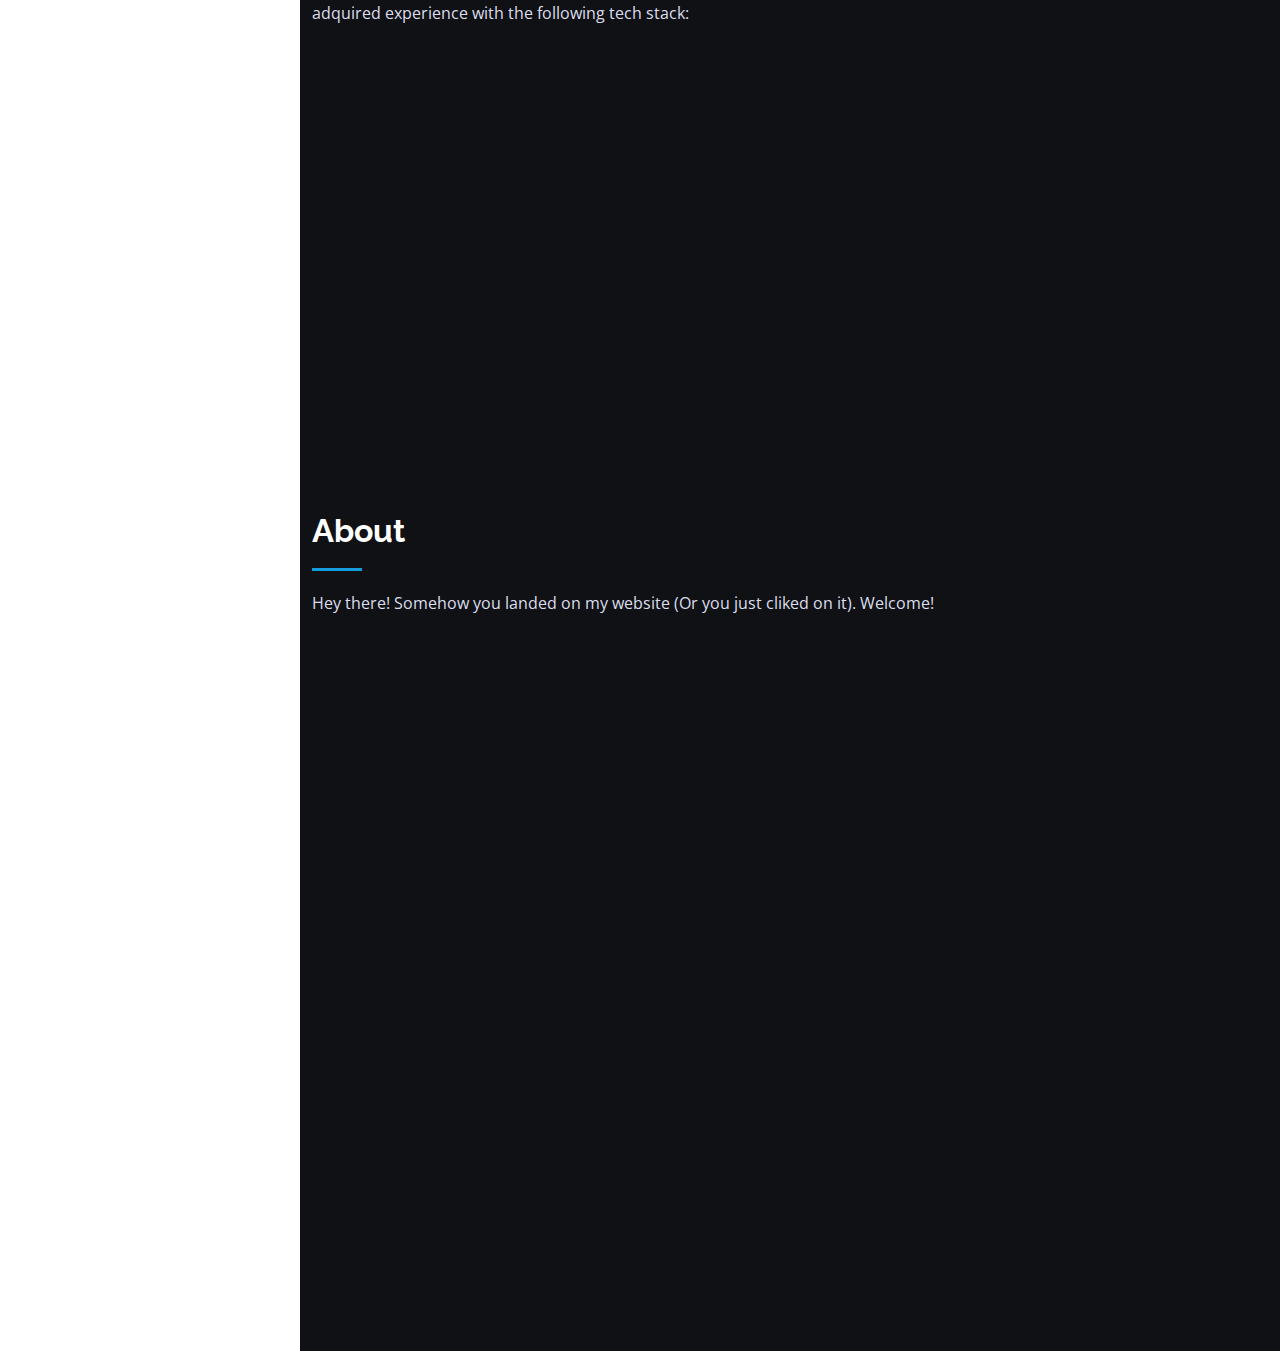
==== commit 5f4eb48a: "small changes" ====
--- a/index.html
+++ b/index.html
@@ -105,10 +105,10 @@
                 <h5>June 2021 - Present</h5>
                 <p><em>University of Washington - Paul G. Allen School - Seattle, WA</em></p>
                 <ul>
-                  <li>Worked alongside esteemed PhD students, Postdoctoral researchers, and Laboratory Principal Investigators (PI) in the development of academic papers for submission to major conferences such as the Conference on Human-Computer Interaction (CHI) and the Conference on Computer-Supported Cooperative Work and Social Computing (CSCW CHI).</li>
+                  <li>Worked alongside esteemed PhD students and Postdoctoral researchers in the development of academic papers for submission to major conferences such as the Conference on Human-Computer Interaction (CHI) and the Conference on Computer-Supported Cooperative Work and Social Computing (CSCW CHI).</li>
                   <li>Conducted literature reviews, gathered and analyzed data, designed and conducted experiments, and contributed to the writing and editing of papers.
                   </li>
-                  <li>Participated in weekly meetings to discuss research progress, provide feedback on papers, and collaborate with other team members to ensure timely submission to conferences.
+                  <li>Participated in weekly meetings to discuss research progress and provide feedback on papers.
                   </li>
                   <li>Coded and analyzed qualitative data, as well as translated interviews conducted in Spanish to English.
 
@@ -116,9 +116,7 @@
                   <li>Maintained a keen attention to detail and a commitment to maintaining the highest standards of research ethics and confidentiality.
 
                   </li>
-                  <li>Organized and maintained accurate records of data and experimental results, ensuring that all team members had access to the necessary information for their work.
-
-                  </li>
+
                   <li>Gained valuable experience in academic research and exposure to the rigorous standards and expectations of major conferences in the field.
                   </li>
                   
